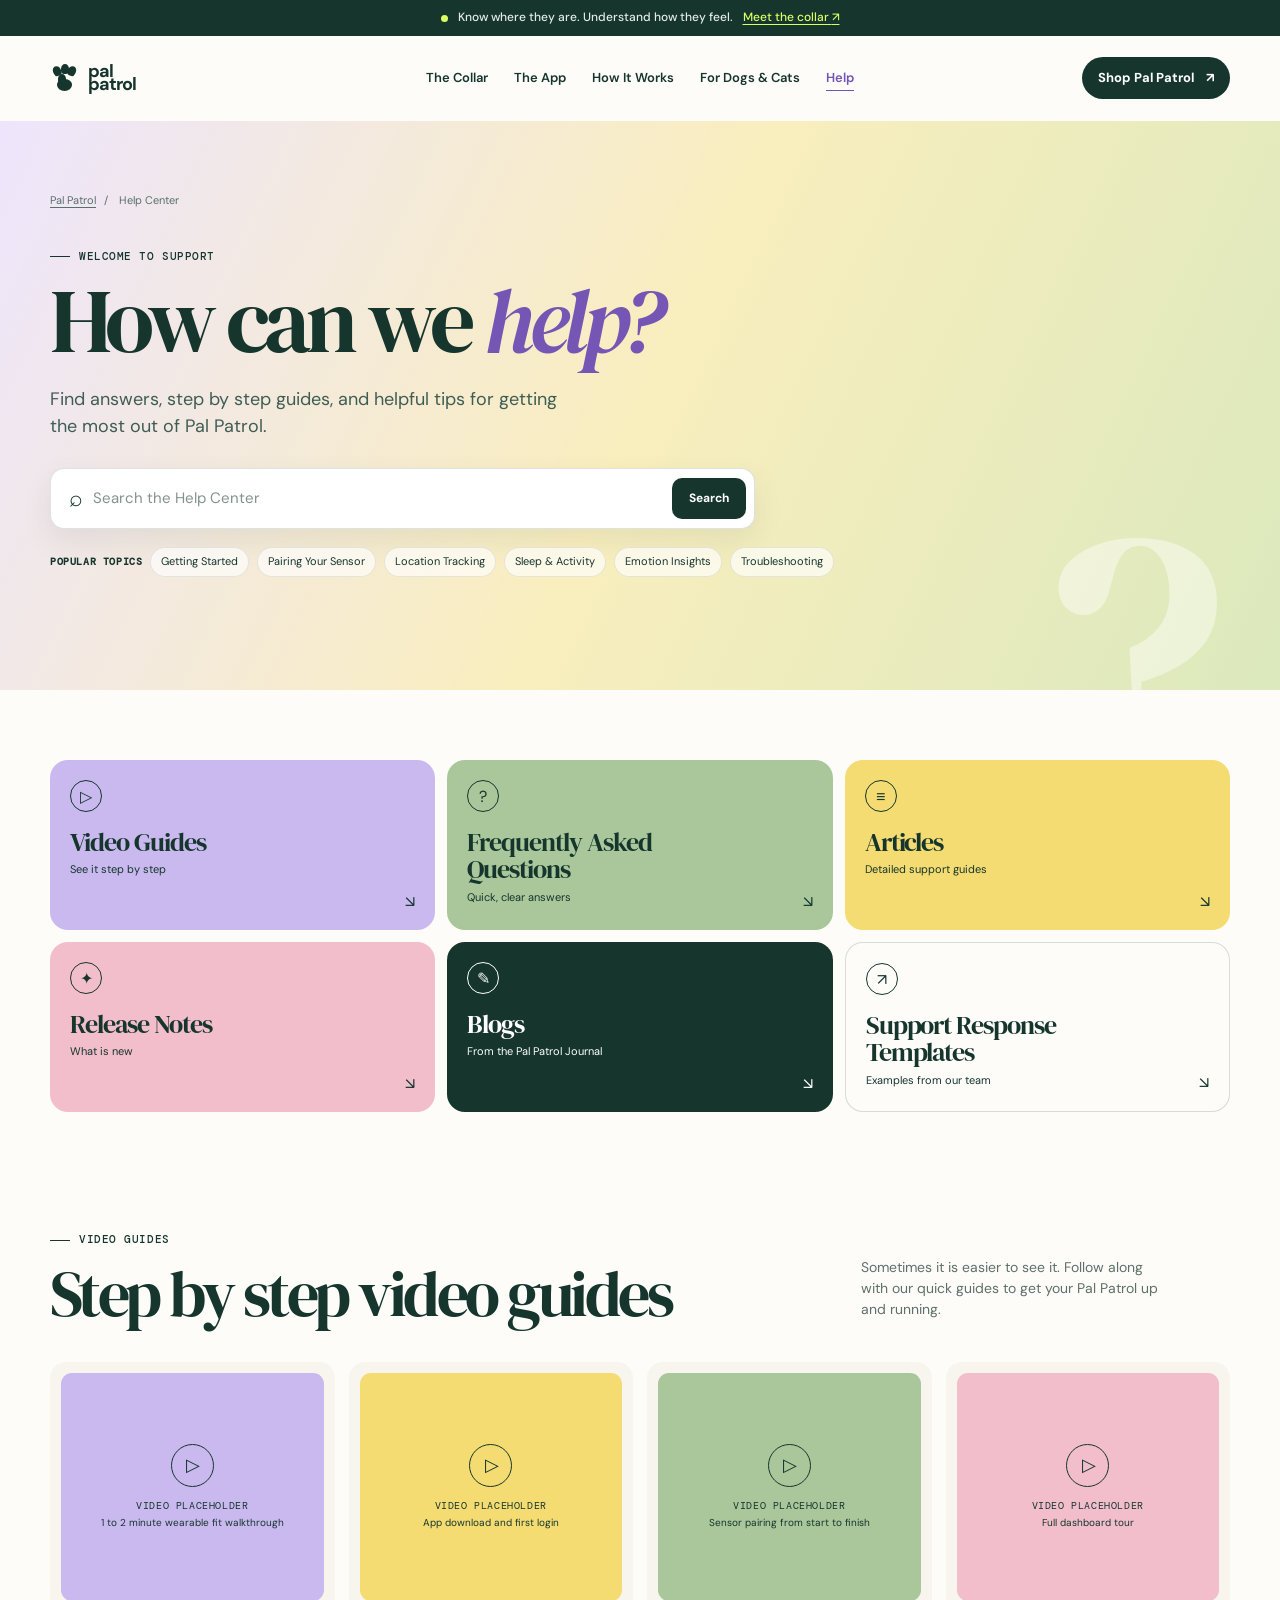
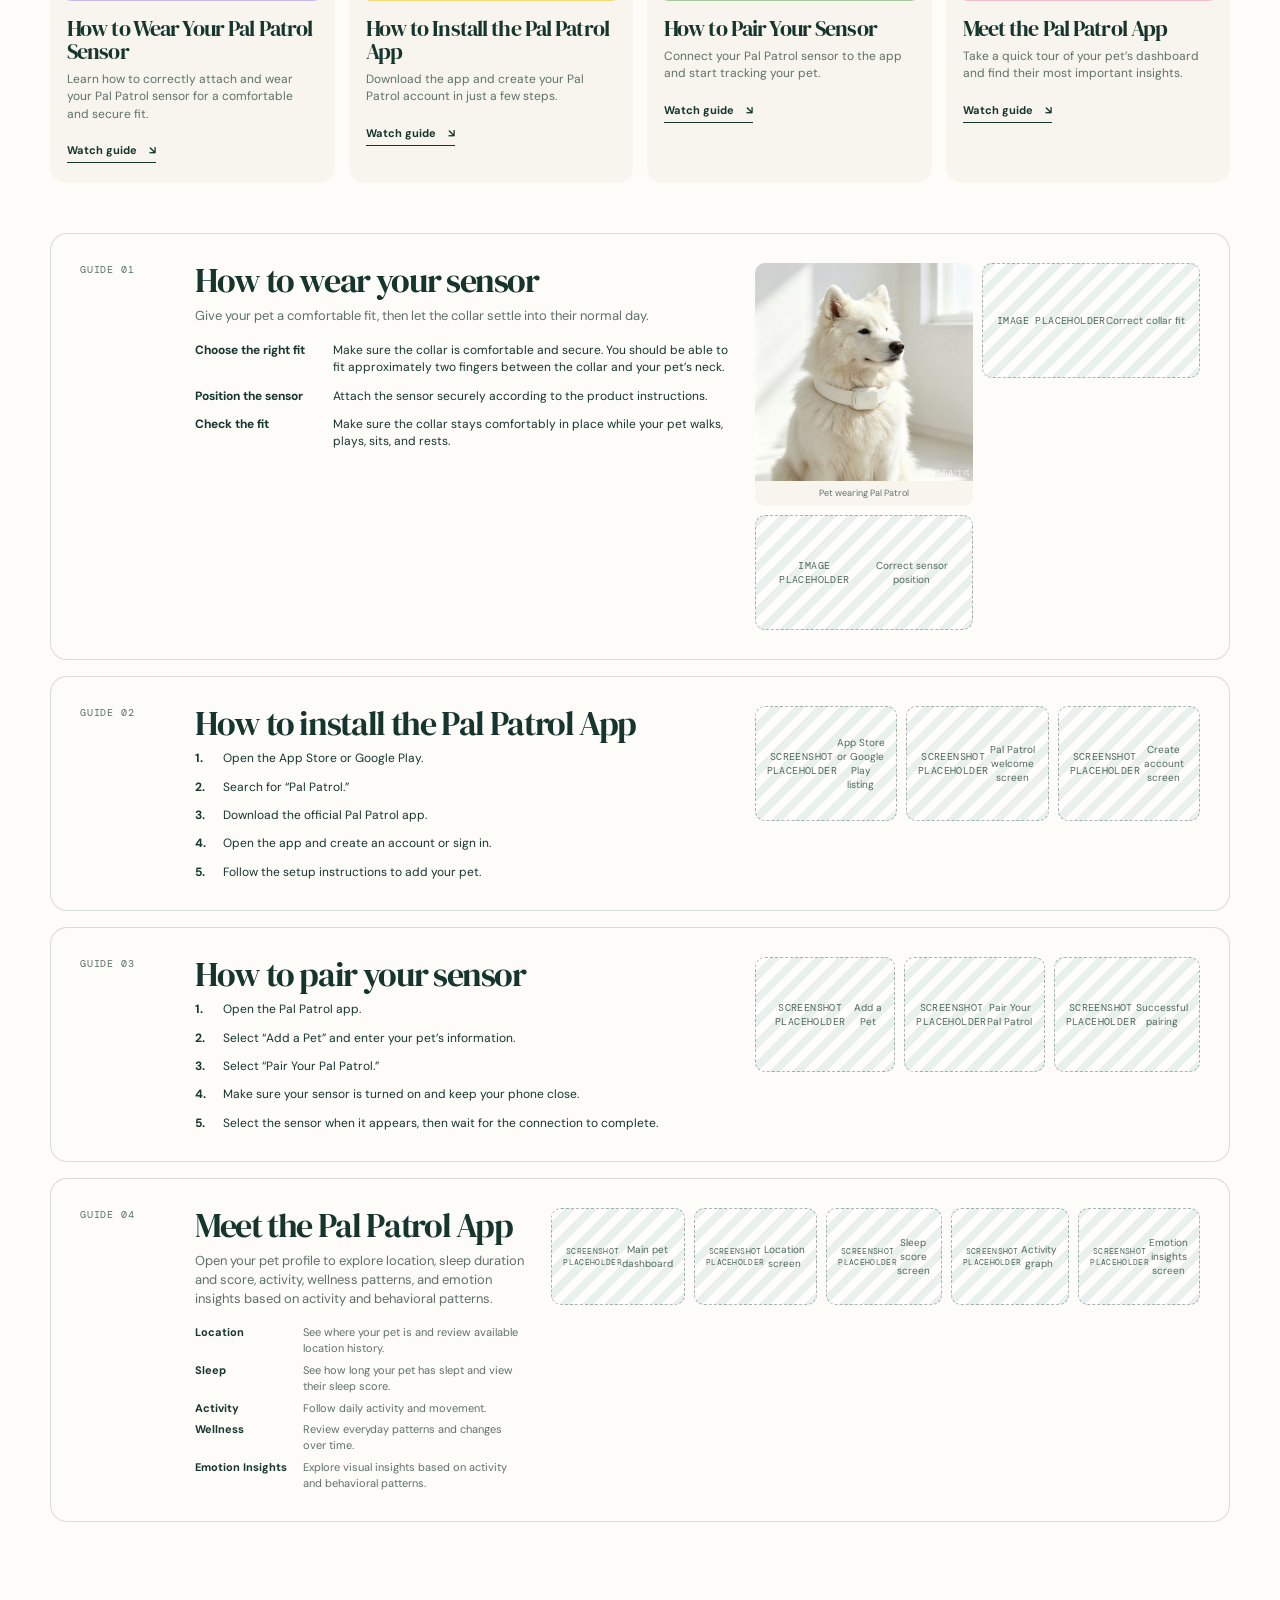
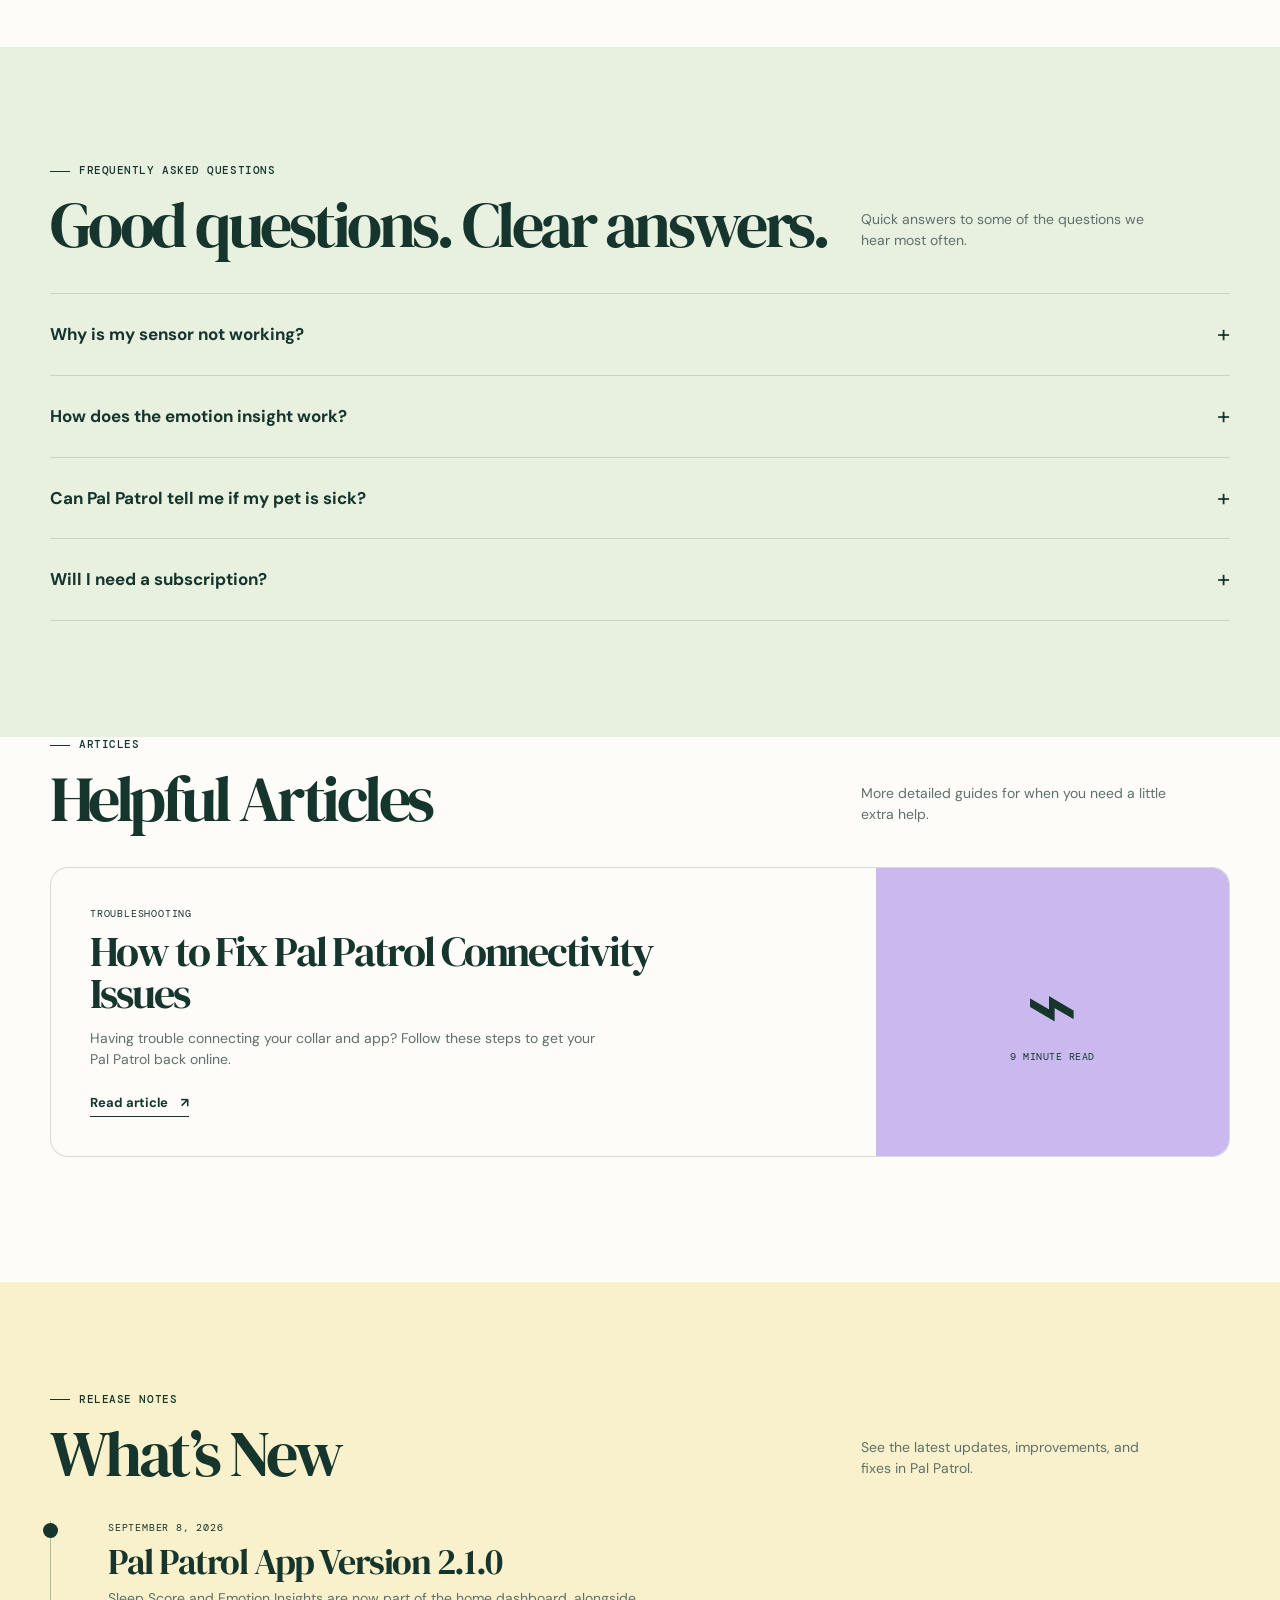
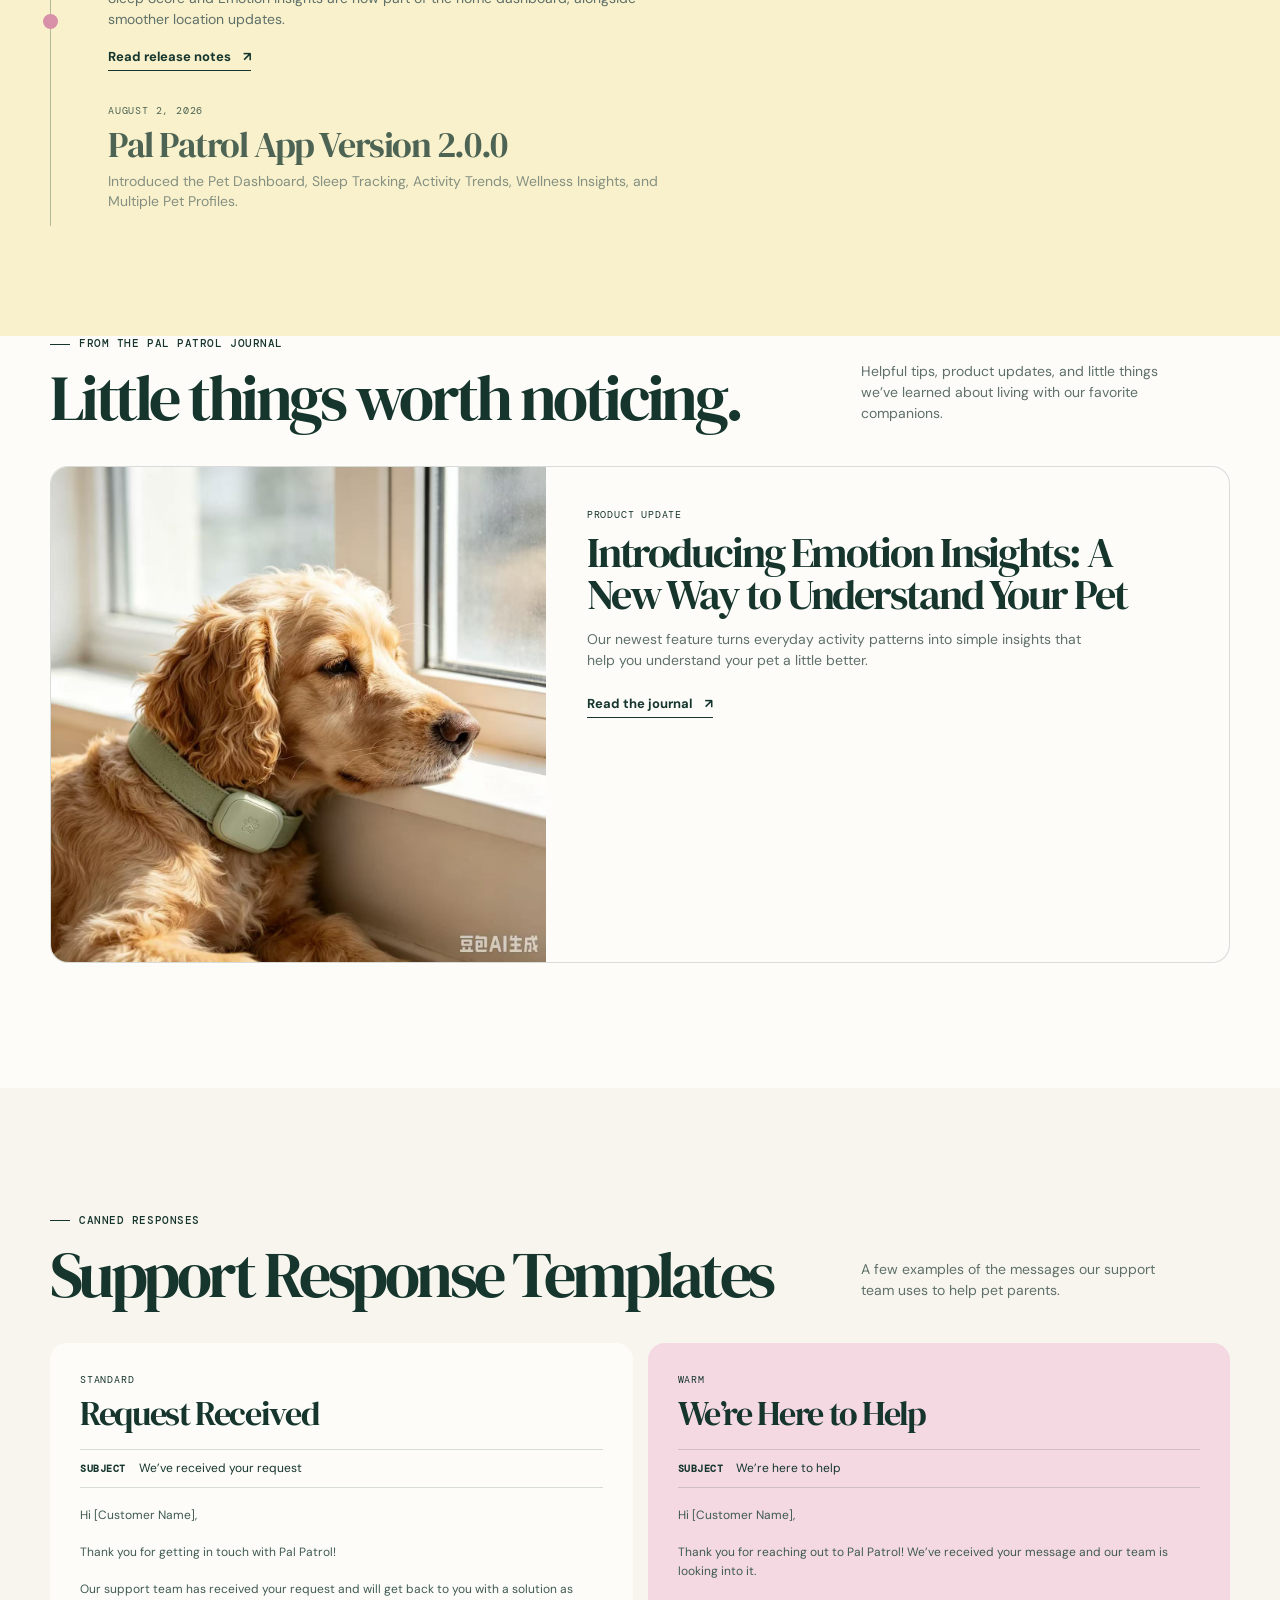
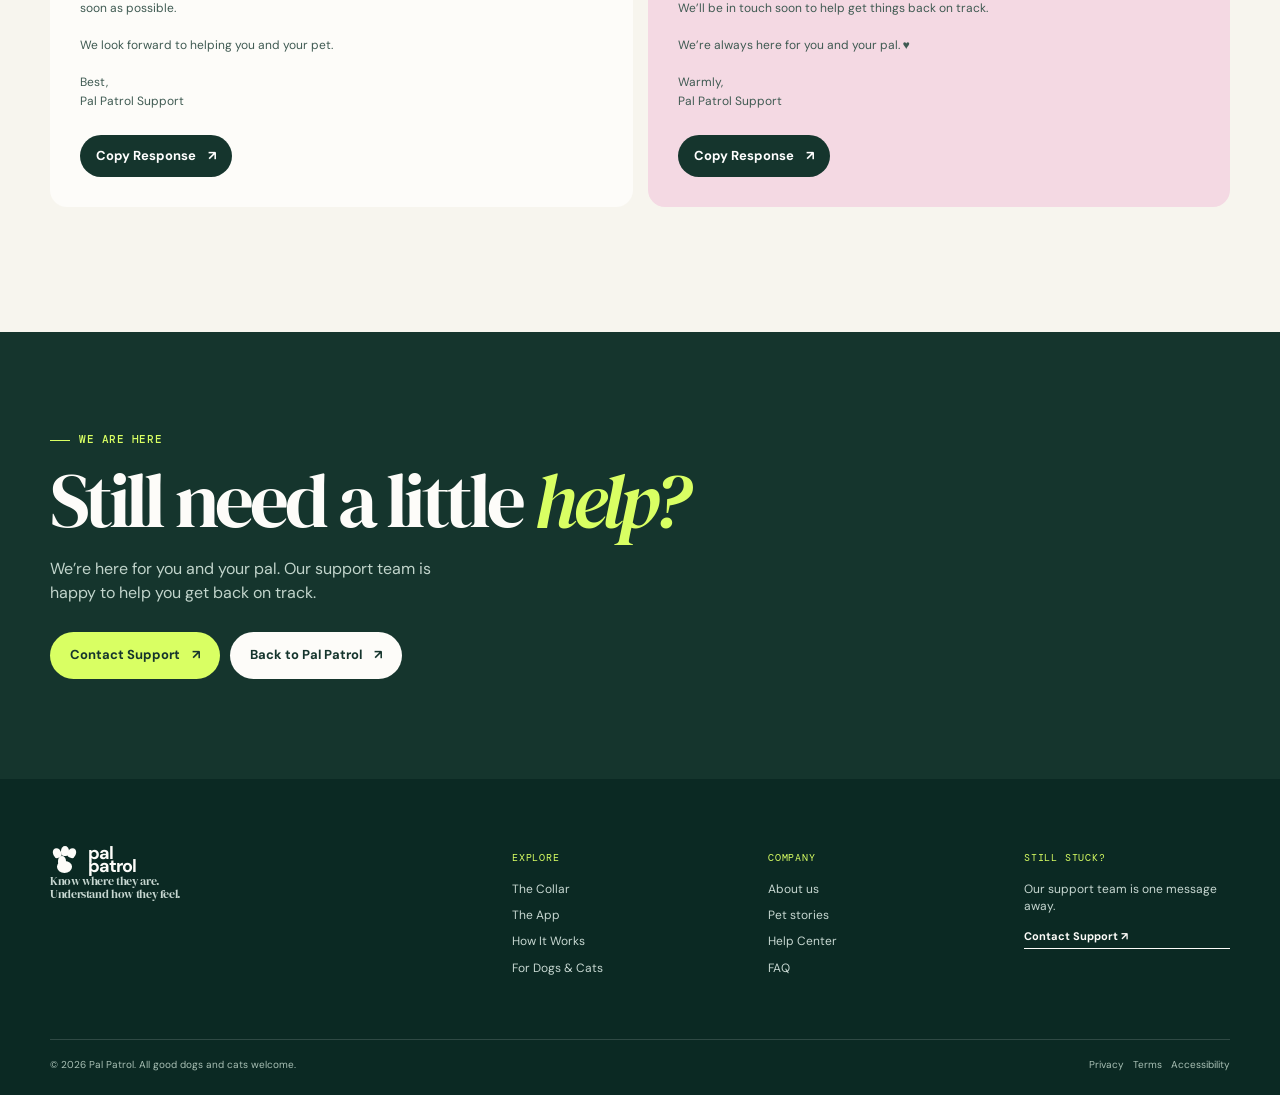
==== help.html @ b46bae95 "Update Pal Patrol Website" ====
<!doctype html>
<html lang="en">
  <head>
    <meta charset="utf-8" />
    <meta name="viewport" content="width=device-width, initial-scale=1" />
    <meta name="description" content="Pal Patrol Help Center" />
    <title>Help Center | Pal Patrol</title>
    <link rel="stylesheet" href="styles.css" />
    <link rel="stylesheet" href="help.css" />
  </head>
  <body class="help-page">
    <a class="skip-link" href="#main">Skip to content</a>
    <div class="announcement"><span class="announcement-dot"></span> Know where they are. Understand how they feel. <a href="index.html#shop">Meet the collar <span aria-hidden="true">↗</span></a></div>
    <header class="site-header" id="top">
      <nav class="nav shell" aria-label="Primary navigation">
        <a class="brand" href="index.html" aria-label="Pal Patrol home"><span class="brand-mark" aria-hidden="true"><i></i><i></i><i></i><i></i><b></b></span><span>pal<br />patrol</span></a>
        <button class="nav-toggle" type="button" aria-label="Open navigation" aria-expanded="false"><span></span><span></span></button>
        <div class="nav-links" id="nav-links"><a href="index.html#collar">The Collar</a><a href="index.html#app">The App</a><a href="index.html#how-it-works">How It Works</a><a href="index.html#for-pets">For Dogs &amp; Cats</a><a class="is-current" href="help.html">Help</a></div>
        <a class="button button-dark nav-cta" href="index.html#shop">Shop Pal Patrol <span aria-hidden="true">↗</span></a>
      </nav>
    </header>

    <main id="main">
      <section class="help-hero"><div class="shell help-hero-inner">
        <p class="breadcrumb"><a href="index.html">Pal Patrol</a><span>/</span> Help Center</p>
        <p class="eyebrow"><span></span> Welcome to support</p>
        <h1>How can we <em>help?</em></h1>
        <p>Find answers, step by step guides, and helpful tips for getting the most out of Pal Patrol.</p>
        <form class="support-search" role="search" id="support-search"><label class="sr-only" for="help-search">Search the Help Center</label><span aria-hidden="true">⌕</span><input id="help-search" type="search" placeholder="Search the Help Center" autocomplete="off" /><button type="submit">Search</button></form>
        <div class="popular-topics"><b>Popular topics</b><a href="#video-guides">Getting Started</a><a href="#pair-guide">Pairing Your Sensor</a><a href="#faq">Location Tracking</a><a href="#faq">Sleep &amp; Activity</a><a href="#faq">Emotion Insights</a><a href="#article">Troubleshooting</a></div>
        <p class="search-status" id="search-status" role="status" aria-live="polite"></p>
      </div></section>

      <section class="support-categories shell" aria-label="Help Center categories">
        <a class="support-category category-purple" href="#video-guides"><span class="category-icon">▷</span><b>Video Guides</b><small>See it step by step</small><i>↘</i></a>
        <a class="support-category category-green" href="#faq"><span class="category-icon">?</span><b>Frequently Asked Questions</b><small>Quick, clear answers</small><i>↘</i></a>
        <a class="support-category category-yellow" href="#article"><span class="category-icon">≡</span><b>Articles</b><small>Detailed support guides</small><i>↘</i></a>
        <a class="support-category category-pink" href="#release-notes"><span class="category-icon">✦</span><b>Release Notes</b><small>What is new</small><i>↘</i></a>
        <a class="support-category category-ink" href="#journal"><span class="category-icon">✎</span><b>Blogs</b><small>From the Pal Patrol Journal</small><i>↘</i></a>
        <a class="support-category category-white" href="#responses"><span class="category-icon">↗</span><b>Support Response Templates</b><small>Examples from our team</small><i>↘</i></a>
      </section>

      <section class="support-section shell" id="video-guides">
        <div class="support-heading"><div><p class="eyebrow"><span></span> Video Guides</p><h2>Step by step video guides</h2></div><p>Sometimes it is easier to see it. Follow along with our quick guides to get your Pal Patrol up and running.</p></div>
        <div class="video-grid">
          <article class="video-card" data-search="wear sensor fit collar comfortable secure dog cat getting started"><div class="video-placeholder purple"><span>▷</span><b>VIDEO PLACEHOLDER</b><small>1 to 2 minute wearable fit walkthrough</small></div><h3>How to Wear Your Pal Patrol Sensor</h3><p>Learn how to correctly attach and wear your Pal Patrol sensor for a comfortable and secure fit.</p><a class="text-link guide-link" href="#wear-guide">Watch guide <span>↘</span></a></article>
          <article class="video-card" data-search="install app download account app store google play setup"><div class="video-placeholder yellow"><span>▷</span><b>VIDEO PLACEHOLDER</b><small>App download and first login</small></div><h3>How to Install the Pal Patrol App</h3><p>Download the app and create your Pal Patrol account in just a few steps.</p><a class="text-link guide-link" href="#install-guide">Watch guide <span>↘</span></a></article>
          <article class="video-card" data-search="pair sensor bluetooth add pet connect device"><div class="video-placeholder green"><span>▷</span><b>VIDEO PLACEHOLDER</b><small>Sensor pairing from start to finish</small></div><h3>How to Pair Your Sensor</h3><p>Connect your Pal Patrol sensor to the app and start tracking your pet.</p><a class="text-link guide-link" href="#pair-guide">Watch guide <span>↘</span></a></article>
          <article class="video-card" data-search="app dashboard location sleep activity wellness emotion insights tour"><div class="video-placeholder pink"><span>▷</span><b>VIDEO PLACEHOLDER</b><small>Full dashboard tour</small></div><h3>Meet the Pal Patrol App</h3><p>Take a quick tour of your pet’s dashboard and find their most important insights.</p><a class="text-link guide-link" href="#app-guide">Watch guide <span>↘</span></a></article>
        </div>

        <div class="guide-stack">
          <article class="guide-panel" id="wear-guide" data-search="wear sensor fit collar comfortable secure two fingers position"><div class="guide-label">GUIDE 01</div><div class="guide-content"><h3>How to wear your sensor</h3><p>Give your pet a comfortable fit, then let the collar settle into their normal day.</p><ol class="guide-steps"><li><b>Choose the right fit</b><span>Make sure the collar is comfortable and secure. You should be able to fit approximately two fingers between the collar and your pet’s neck.</span></li><li><b>Position the sensor</b><span>Attach the sensor securely according to the product instructions.</span></li><li><b>Check the fit</b><span>Make sure the collar stays comfortably in place while your pet walks, plays, sits, and rests.</span></li></ol></div><div class="guide-media"><figure class="support-photo"><img src="assets/Weixin%20Image_20260907233758_28_21.jpg" alt="Dog wearing a white collar" /><figcaption>Pet wearing Pal Patrol</figcaption></figure><div class="media-placeholder">IMAGE PLACEHOLDER<br /><small>Correct collar fit</small></div><div class="media-placeholder">IMAGE PLACEHOLDER<br /><small>Correct sensor position</small></div></div></article>
          <article class="guide-panel" id="install-guide" data-search="install app download account app store google play add pet"><div class="guide-label">GUIDE 02</div><div class="guide-content"><h3>How to install the Pal Patrol App</h3><ol class="guide-steps compact"><li><b>1.</b><span>Open the App Store or Google Play.</span></li><li><b>2.</b><span>Search for “Pal Patrol.”</span></li><li><b>3.</b><span>Download the official Pal Patrol app.</span></li><li><b>4.</b><span>Open the app and create an account or sign in.</span></li><li><b>5.</b><span>Follow the setup instructions to add your pet.</span></li></ol></div><div class="guide-media three-placeholders"><div class="media-placeholder">SCREENSHOT PLACEHOLDER<br /><small>App Store or Google Play listing</small></div><div class="media-placeholder">SCREENSHOT PLACEHOLDER<br /><small>Pal Patrol welcome screen</small></div><div class="media-placeholder">SCREENSHOT PLACEHOLDER<br /><small>Create account screen</small></div></div></article>
          <article class="guide-panel" id="pair-guide" data-search="pair sensor bluetooth add pet connect phone device"><div class="guide-label">GUIDE 03</div><div class="guide-content"><h3>How to pair your sensor</h3><ol class="guide-steps compact"><li><b>1.</b><span>Open the Pal Patrol app.</span></li><li><b>2.</b><span>Select “Add a Pet” and enter your pet’s information.</span></li><li><b>3.</b><span>Select “Pair Your Pal Patrol.”</span></li><li><b>4.</b><span>Make sure your sensor is turned on and keep your phone close.</span></li><li><b>5.</b><span>Select the sensor when it appears, then wait for the connection to complete.</span></li></ol></div><div class="guide-media three-placeholders"><div class="media-placeholder">SCREENSHOT PLACEHOLDER<br /><small>Add a Pet</small></div><div class="media-placeholder">SCREENSHOT PLACEHOLDER<br /><small>Pair Your Pal Patrol</small></div><div class="media-placeholder">SCREENSHOT PLACEHOLDER<br /><small>Successful pairing</small></div></div></article>
          <article class="guide-panel" id="app-guide" data-search="app dashboard location sleep score activity wellness emotion insights"><div class="guide-label">GUIDE 04</div><div class="guide-content"><h3>Meet the Pal Patrol App</h3><p>Open your pet profile to explore location, sleep duration and score, activity, wellness patterns, and emotion insights based on activity and behavioral patterns.</p><ul class="feature-bullets"><li><b>Location</b><span>See where your pet is and review available location history.</span></li><li><b>Sleep</b><span>See how long your pet has slept and view their sleep score.</span></li><li><b>Activity</b><span>Follow daily activity and movement.</span></li><li><b>Wellness</b><span>Review everyday patterns and changes over time.</span></li><li><b>Emotion Insights</b><span>Explore visual insights based on activity and behavioral patterns.</span></li></ul></div><div class="guide-media five-placeholders"><div class="media-placeholder">SCREENSHOT PLACEHOLDER<br /><small>Main pet dashboard</small></div><div class="media-placeholder">SCREENSHOT PLACEHOLDER<br /><small>Location screen</small></div><div class="media-placeholder">SCREENSHOT PLACEHOLDER<br /><small>Sleep score screen</small></div><div class="media-placeholder">SCREENSHOT PLACEHOLDER<br /><small>Activity graph</small></div><div class="media-placeholder">SCREENSHOT PLACEHOLDER<br /><small>Emotion insights screen</small></div></div></article>
        </div>
      </section>

      <section class="support-section faq-support" id="faq"><div class="shell"><div class="support-heading"><div><p class="eyebrow"><span></span> Frequently Asked Questions</p><h2>Good questions. Clear answers.</h2></div><p>Quick answers to some of the questions we hear most often.</p></div><div class="support-faq-list">
        <details data-search="sensor not working battery charge bluetooth restart pairing reconnect troubleshooting"><summary>Why is my sensor not working?<span>+</span></summary><div class="faq-answer"><p><b>Don’t worry. There are a few simple things you can check first.</b></p><ol><li><b>Check the battery</b> Make sure your sensor has enough charge.</li><li><b>Check the connection</b> Make sure Bluetooth is turned on and your phone is close to the sensor.</li><li><b>Restart the sensor</b> Turn the sensor off and back on, then try reconnecting.</li><li><b>Restart your phone</b> A quick restart can sometimes resolve temporary connection issues.</li><li><b>Check for app updates</b> Make sure you are using the latest version of the Pal Patrol app.</li><li><b>Try pairing again</b> Go to Pal Patrol App → Settings → Devices → Pal Patrol Sensor, then select “Reconnect.”</li></ol><div class="answer-media"><div class="media-placeholder">IMAGE PLACEHOLDER<br /><small>Sensor charging</small></div><div class="media-placeholder">SCREENSHOT PLACEHOLDER<br /><small>Device settings</small></div></div><p>Still having trouble? <a href="mailto:support@palpatrol.example">Contact our support team</a> and we’ll help you get back on track.</p><a class="button button-dark" href="mailto:support@palpatrol.example">Contact Support <span>↗</span></a></div></details>
        <details data-search="emotion insight active resting relaxed different usual behavior patterns"><summary>How does the emotion insight work?<span>+</span></summary><div class="faq-answer"><p><b>Your pet can’t tell you how they’re feeling, but their everyday behavior can give us helpful clues.</b></p><p>Pal Patrol uses activity and behavioral patterns to create simple visual insights that help you understand changes in your pet’s everyday routine.</p><div class="insight-terms"><span><b>Active</b> Higher levels of movement.</span><span><b>Resting</b> More time resting or sleeping.</span><span><b>Relaxed</b> Patterns consistent with a calmer period.</span><span><b>Different from usual</b> Activity that may look different from their typical routine.</span></div><div class="media-placeholder wide">IMAGE PLACEHOLDER<br /><small>Emotion Insights dashboard</small></div><p class="notice">Emotion Insights are intended to help you understand patterns, not tell you exactly what your pet is feeling. They do not replace your own observations or professional veterinary care.</p></div></details>
        <details data-search="sick illness wellness medical veterinarian sleep activity health"><summary>Can Pal Patrol tell me if my pet is sick?<span>+</span></summary><div class="faq-answer"><p><b>Pal Patrol is designed to help you understand everyday wellness patterns. It can help you notice changes in sleep, activity, movement, and other tracked behaviors.</b></p><p><b>However, Pal Patrol does not diagnose illnesses or medical conditions.</b></p><p>If your pet is sleeping more than usual, Pal Patrol may help you notice the change, but it cannot tell you why that change is happening.</p><div class="media-placeholder wide">IMAGE PLACEHOLDER<br /><small>Wellness trend showing a change over time</small></div><p>If you notice something unusual or have concerns about your pet’s health, contact your veterinarian.</p><p class="notice">Pal Patrol supports everyday wellness. Your veterinarian provides medical care.</p></div></details>
        <details data-search="subscription plan price premium location history wellness insights"><summary>Will I need a subscription?<span>+</span></summary><div class="faq-answer"><p><b>Some Pal Patrol features may require a subscription depending on the product and plan you choose.</b></p><p>Possible subscription features may include enhanced location services, extended data history, advanced wellness insights, and other premium features.</p><div class="media-placeholder wide">IMAGE PLACEHOLDER<br /><small>Plans and Pricing screen</small></div><p>Your available plans and features will always be shown before you subscribe.</p><a class="button button-dark" href="index.html#shop">View Plans <span>↗</span></a></div></details>
      </div></div></section>

      <section class="support-section shell" id="article"><div class="support-heading"><div><p class="eyebrow"><span></span> Articles</p><h2>Helpful Articles</h2></div><p>More detailed guides for when you need a little extra help.</p></div><a class="resource-card resource-article" href="article-connectivity.html" data-search="connectivity bluetooth sensor app offline troubleshooting article"><div><p class="micro-label">TROUBLESHOOTING</p><h3>How to Fix Pal Patrol Connectivity Issues</h3><p>Having trouble connecting your collar and app? Follow these steps to get your Pal Patrol back online.</p><span class="text-link">Read article <i>↗</i></span></div><div class="resource-art"><span>⌁</span><small>9 minute read</small></div></a></section>

      <section class="support-section release-section" id="release-notes"><div class="shell"><div class="support-heading"><div><p class="eyebrow"><span></span> Release Notes</p><h2>What’s New</h2></div><p>See the latest updates, improvements, and fixes in Pal Patrol.</p></div><div class="release-preview"><div class="release-marker"></div><article><p class="micro-label">SEPTEMBER 8, 2026</p><h3>Pal Patrol App Version 2.1.0</h3><p>Sleep Score and Emotion Insights are now part of the home dashboard, alongside smoother location updates.</p><a class="text-link" href="release-notes.html">Read release notes <span>↗</span></a></article><article class="release-old"><p class="micro-label">AUGUST 2, 2026</p><h3>Pal Patrol App Version 2.0.0</h3><p>Introduced the Pet Dashboard, Sleep Tracking, Activity Trends, Wellness Insights, and Multiple Pet Profiles.</p></article></div></div></section>

      <section class="support-section shell" id="journal"><div class="support-heading"><div><p class="eyebrow"><span></span> From the Pal Patrol Journal</p><h2>Little things worth noticing.</h2></div><p>Helpful tips, product updates, and little things we’ve learned about living with our favorite companions.</p></div><a class="resource-card resource-blog" href="blog-emotion.html" data-search="blog emotion insights activity behavior patterns journal"><div class="journal-photo"><img src="assets/Weixin%20Image_20260907233809_30_21.jpg" alt="Dog wearing a green Pal Patrol collar" /></div><div class="journal-copy"><p class="micro-label">PRODUCT UPDATE</p><h3>Introducing Emotion Insights: A New Way to Understand Your Pet</h3><p>Our newest feature turns everyday activity patterns into simple insights that help you understand your pet a little better.</p><span class="text-link">Read the journal <i>↗</i></span></div></a></section>

      <section class="support-section response-section" id="responses"><div class="shell"><div class="support-heading"><div><p class="eyebrow"><span></span> Canned Responses</p><h2>Support Response Templates</h2></div><p>A few examples of the messages our support team uses to help pet parents.</p></div><div class="response-grid"><article class="response-card"><p class="micro-label">STANDARD</p><h3>Request Received</h3><p class="response-subject"><b>Subject</b> We’ve received your request</p><pre id="response-standard">Hi [Customer Name],

Thank you for getting in touch with Pal Patrol!

Our support team has received your request and will get back to you with a solution as soon as possible.

We look forward to helping you and your pet.

Best,
Pal Patrol Support</pre><button class="button button-dark copy-response" type="button" data-copy="response-standard">Copy Response <span>↗</span></button></article><article class="response-card response-warm"><p class="micro-label">WARM</p><h3>We’re Here to Help</h3><p class="response-subject"><b>Subject</b> We’re here to help</p><pre id="response-warm">Hi [Customer Name],

Thank you for reaching out to Pal Patrol! We’ve received your message and our team is looking into it.

We’ll be in touch soon to help get things back on track.

We’re always here for you and your pal. ♥

Warmly,
Pal Patrol Support</pre><button class="button button-dark copy-response" type="button" data-copy="response-warm">Copy Response <span>↗</span></button></article></div></div></section>

      <section class="help-cta"><div class="shell help-cta-inner"><p class="eyebrow eyebrow-light"><span></span> We are here</p><h2>Still need a little <em>help?</em></h2><p>We’re here for you and your pal. Our support team is happy to help you get back on track.</p><div><a class="button button-lime" href="mailto:support@palpatrol.example">Contact Support <span>↗</span></a><a class="button button-light" href="index.html">Back to Pal Patrol <span>↗</span></a></div></div></section>
    </main>

    <footer class="site-footer"><div class="shell footer-grid"><div class="footer-brand"><a class="brand brand-light" href="index.html"><span class="brand-mark" aria-hidden="true"><i></i><i></i><i></i><i></i><b></b></span><span>pal<br />patrol</span></a><p>Know where they are.<br />Understand how they feel.</p></div><div><h3>Explore</h3><a href="index.html#collar">The Collar</a><a href="index.html#app">The App</a><a href="index.html#how-it-works">How It Works</a><a href="index.html#for-pets">For Dogs &amp; Cats</a></div><div><h3>Company</h3><a href="index.html">About us</a><a href="index.html#stories">Pet stories</a><a href="help.html">Help Center</a><a href="#faq">FAQ</a></div><div><h3>Still stuck?</h3><p>Our support team is one message away.</p><a class="text-link footer-support-link" href="mailto:support@palpatrol.example">Contact Support <span>↗</span></a></div></div><div class="shell footer-bottom"><span>© 2026 Pal Patrol. All good dogs and cats welcome.</span><span>Privacy &nbsp; Terms &nbsp; Accessibility</span></div></footer>
    <div class="toast" id="toast" role="status" aria-live="polite"></div>
    <script src="script.js"></script><script src="help.js"></script>
  </body>
</html>
---- styles.css ----
@import url('https://fonts.googleapis.com/css2?family=DM+Mono:wght@400;500&family=DM+Sans:opsz,wght@9..40,400;9..40,500;9..40,600;9..40,700&family=DM+Serif+Display:ital@0;1&display=swap');

:root{--ink:#15352d;--ink-deep:#0b2923;--lime:#d9ff63;--lime-soft:#efffc4;--cream:#f7f5ee;--paper:#fdfcf9;--blue:#cbe3e7;--clay:#e3a888;--sand:#e9dfd0;--line:rgba(21,53,45,.16);--muted:#5f706a;--serif:'DM Serif Display',Georgia,serif;--sans:'DM Sans',Arial,sans-serif;--mono:'DM Mono',monospace}
*{box-sizing:border-box}html{scroll-behavior:smooth}body{margin:0;background:var(--paper);color:var(--ink);font-family:var(--sans);font-size:16px;line-height:1.45}a{color:inherit;text-decoration:none}button,input{font:inherit}.shell{width:min(1180px,calc(100% - 64px));margin-inline:auto}.skip-link{position:fixed;top:-50px;left:12px;z-index:100;color:#000;background:var(--lime);padding:10px 15px;border-radius:0 0 12px 12px}.skip-link:focus{top:0}.announcement{background:var(--ink);color:#e4ebe7;min-height:36px;display:flex;align-items:center;justify-content:center;gap:10px;padding:8px 24px;font-size:12px;font-weight:500}.announcement a{text-decoration:underline;text-underline-offset:3px;color:var(--lime)}.announcement-dot{width:7px;height:7px;border-radius:50%;background:var(--lime);display:inline-block}.site-header{position:sticky;top:0;z-index:20;background:rgba(253,252,249,.92);backdrop-filter:blur(14px);border-bottom:1px solid transparent;transition:.25s}.site-header.scrolled{border-color:var(--line)}.nav{height:84px;display:grid;grid-template-columns:1fr auto 1fr;align-items:center}.brand{font-size:18px;font-weight:700;line-height:.75;letter-spacing:-.06em;display:flex;align-items:center;gap:9px;width:max-content;text-transform:lowercase}.brand-mark{width:29px;height:29px;position:relative;display:block}.brand-mark i{position:absolute;width:8px;height:10px;background:currentColor;border-radius:55% 55% 45% 45%;top:2px}.brand-mark i:nth-child(1){left:3px;transform:rotate(-25deg)}.brand-mark i:nth-child(2){left:11px;top:0}.brand-mark i:nth-child(3){right:3px;transform:rotate(25deg)}.brand-mark i:nth-child(4){left:8px;top:10px}.brand-mark b{position:absolute;width:15px;height:12px;background:currentColor;border-radius:54% 54% 58% 58%;left:7px;bottom:2px}.nav-links{display:flex;align-items:center;gap:26px;font-size:13px;font-weight:600}.nav-links a{position:relative}.nav-links a:after{content:"";position:absolute;height:1px;background:var(--ink);left:0;right:0;bottom:-4px;transform:scaleX(0);transform-origin:right;transition:transform .2s}.nav-links a:hover:after{transform:scaleX(1);transform-origin:left}.nav-cta{justify-self:end}.nav-toggle{display:none}.button{border:none;border-radius:999px;padding:14px 20px;display:inline-flex;align-items:center;justify-content:center;gap:12px;font-size:13px;font-weight:700;cursor:pointer;transition:transform .2s,background .2s,box-shadow .2s}.button:hover{transform:translateY(-2px);box-shadow:0 8px 18px rgba(16,48,41,.16)}.button-dark{background:var(--ink);color:#fff;padding:12px 16px}.button-lime{background:var(--lime);color:var(--ink)}.button-light{background:var(--paper);color:var(--ink)}.button-wide{width:100%;margin-top:24px}.eyebrow{font-family:var(--mono);font-size:11px;letter-spacing:.05em;text-transform:uppercase;margin:0 0 16px;display:flex;align-items:center;gap:9px;font-weight:500}.eyebrow>span{width:20px;height:1px;background:currentColor}.eyebrow-light{color:var(--lime)}.text-link{font-size:13px;font-weight:700;display:inline-flex;gap:12px;align-items:center;border-bottom:1px solid var(--ink);padding-bottom:3px;transition:gap .2s}.text-link:hover{gap:18px}.hero{display:grid;grid-template-columns:48% 52%;min-height:690px;align-items:center;padding:74px 0 60px}.hero-copy{padding:15px 0 25px;z-index:1}.hero h1,.section-intro h2,.collar-copy h2,.app-header h2,.wellness-copy h2,.how-heading h2,.pet-type h2,.stories-heading h2,.shop-product h2,.faq-heading h2,.final-cta h2{font-weight:400;font-family:var(--serif);letter-spacing:-.055em;line-height:.95;margin:0}.hero h1{font-size:clamp(54px,6.2vw,88px);max-width:690px}.hero h1 em,h2 em{color:#3c8e75}.hero-intro{max-width:390px;color:var(--muted);font-size:17px;line-height:1.5;margin:26px 0 30px}.hero-actions{display:flex;align-items:center;gap:24px}.trusted-row{display:flex;align-items:center;gap:11px;margin-top:56px}.trusted-row p{font-size:12px;color:var(--muted);line-height:1.35;margin:0}.paw-stack{display:flex}.paw-stack span{width:26px;height:26px;border-radius:50%;display:grid;place-items:center;border:2px solid var(--paper);margin-right:-7px;background:var(--clay);font-size:10px}.paw-stack span:nth-child(2){background:var(--blue)}.paw-stack span:nth-child(3){background:var(--lime)}.hero-art{height:590px;position:relative}.hero-blob{width:91%;height:89%;border-radius:48% 42% 45% 34%;position:absolute;right:0;bottom:14px;background:#c7e5a5}.image-slot{overflow:hidden;position:relative;color:var(--ink);background:linear-gradient(135deg,#d4d8ba,#c2ddd3)}.image-slot:before{content:"";position:absolute;inset:0;background:repeating-linear-gradient(135deg,rgba(255,255,255,.18) 0 1px,transparent 1px 12px)}.image-slot>div{position:absolute;left:20px;right:20px;bottom:19px;z-index:1}.image-slot strong{display:block;font-family:var(--mono);font-size:10px;letter-spacing:.04em;text-transform:uppercase;margin-bottom:5px}.image-slot small{display:block;font-size:12px;line-height:1.35;max-width:220px}.slot-index{position:absolute;top:16px;right:17px;font:11px var(--mono);z-index:2}.hero-image{position:absolute;width:64%;height:80%;left:13%;top:4%;border-radius:240px 240px 26px 26px;transform:rotate(3deg);box-shadow:0 22px 60px rgba(31,70,51,.14)}.device-orbit{position:absolute;width:208px;height:208px;right:2%;bottom:2%;z-index:3;transform:rotate(-13deg)}.device-body{width:99px;height:84px;background:var(--ink);color:var(--lime);border-radius:30px;position:absolute;top:66px;left:55px;display:flex;flex-direction:column;justify-content:center;align-items:center;font-size:13px;letter-spacing:.1em;box-shadow:0 16px 28px rgba(11,41,35,.25)}.device-led{position:absolute;width:8px;height:8px;border-radius:50%;background:#9ee6c9;right:15px;top:16px}.strap{position:absolute;width:88px;height:95px;border:18px solid var(--ink);border-radius:50%;left:61px}.strap-top{top:1px;border-bottom:0}.strap-bottom{bottom:1px;border-top:0}.location-chip{position:absolute;background:var(--paper);border-radius:15px;right:5%;top:15%;z-index:4;padding:13px 17px;display:flex;gap:10px;box-shadow:0 12px 30px rgba(21,53,45,.13);font-size:12px}.location-chip strong,.location-chip small{display:block}.location-chip small{color:var(--muted);font-size:10px;margin-top:2px}.pin{background:var(--lime);width:20px;height:20px;display:grid;place-items:center;border-radius:50%;font-size:10px}.art-caption{position:absolute;left:0;bottom:8px;font:10px/1.4 var(--mono);text-transform:uppercase;letter-spacing:.05em}.art-caption a{text-decoration:underline}.proof-strip{display:grid;grid-template-columns:repeat(3,1fr);border-top:1px solid var(--line);border-bottom:1px solid var(--line);margin-bottom:130px}.proof-strip div{padding:25px 18px;border-right:1px solid var(--line);display:flex;flex-direction:column;gap:5px}.proof-strip div:first-child{padding-left:0}.proof-strip div:last-child{border:0}.proof-strip b{font-size:15px}.proof-strip span{font-size:12px;color:var(--muted)}.section-grid{display:grid;grid-template-columns:38% 62%;gap:70px;padding-bottom:150px}.section-intro{max-width:415px;padding-top:50px}.section-intro h2{font-size:clamp(42px,4.1vw,59px);margin-bottom:23px}.section-intro>p{color:var(--muted);margin:0 0 29px;font-size:16px}.feature-tiles{display:grid;grid-template-columns:repeat(2,1fr);gap:15px}.feature-tile{min-height:255px;border-radius:18px;padding:25px;position:relative}.feature-tile h3{font-size:24px;font-family:var(--serif);font-weight:400;letter-spacing:-.03em;margin:21px 0 7px}.feature-tile p{font-size:13px;max-width:190px;line-height:1.45;margin:0}.feature-tile>span{position:absolute;right:23px;bottom:20px;font:10px var(--mono);opacity:.6}.tile-icon{width:44px;height:44px;border:1px solid currentColor;border-radius:50%;display:grid;place-items:center;font-size:23px}.tile-lime{background:var(--lime)}.tile-ink{background:var(--ink);color:var(--paper)}.tile-blue{background:var(--blue)}.tile-clay{background:var(--clay)}.collar-showcase{background:var(--ink);color:var(--paper);overflow:hidden}.collar-layout{min-height:710px;display:grid;grid-template-columns:55% 45%;align-items:center}.collar-visual{height:590px;position:relative}.circle-text{position:absolute;z-index:1;left:34px;top:72px;width:142px;height:142px;border:1px solid rgba(255,255,255,.2);border-radius:50%;padding:25px 16px;color:var(--lime);font:10px/1.8 var(--mono);text-align:center;transform:rotate(-21deg)}.collar-stage{position:absolute;width:450px;height:450px;background:#346a5b;border-radius:49% 51% 57% 43%;left:54px;top:100px}.collar-ring{width:310px;height:310px;border:53px solid var(--lime);border-radius:50%;position:absolute;left:73px;top:72px;opacity:.97}.collar-strap{width:111px;height:235px;border:23px solid var(--lime);border-radius:65px;position:absolute;left:174px;top:46px;z-index:3;border-bottom:0}.collar-unit{position:absolute;left:145px;top:236px;z-index:4;width:166px;height:141px;background:var(--paper);border-radius:40px;color:var(--ink);display:flex;flex-direction:column;align-items:center;justify-content:center;font-size:13px;line-height:1.08;letter-spacing:.06em;text-align:center;box-shadow:0 28px 35px rgba(6,27,23,.24)}.collar-unit .unit-paw{font-size:18px;color:#e5a784;margin-bottom:8px}.collar-unit i{position:absolute;width:10px;height:10px;border-radius:50%;background:#5dae94;top:19px;right:21px}.collar-shadow{position:absolute;width:260px;height:36px;border-radius:50%;background:rgba(7,35,29,.28);filter:blur(12px);left:99px;bottom:36px}.material-label{font:10px/1.5 var(--mono);letter-spacing:.06em;text-transform:uppercase;position:absolute;bottom:35px;right:18px;color:#bbd9ca}.collar-copy{padding-left:18px;max-width:430px}.collar-copy h2{font-size:clamp(46px,4.8vw,68px);margin-bottom:24px}.collar-copy h2 em{color:var(--lime)}.collar-copy>p:not(.eyebrow){color:#c5d6cf;max-width:390px;margin-bottom:30px}.spec-list{display:grid;grid-template-columns:repeat(3,1fr);border-top:1px solid rgba(255,255,255,.2);padding-top:19px;margin:0 0 32px}.spec-list dt{font:10px var(--mono);text-transform:uppercase;color:#99b1a8;margin-bottom:5px}.spec-list dd{font-size:12px;margin:0}.app-section{padding:154px 0 130px}.app-header{display:flex;justify-content:space-between;align-items:end;margin-bottom:53px}.app-header h2{font-size:clamp(45px,5vw,70px)}.app-header>p{width:270px;color:var(--muted);font-size:15px;margin:0 10px 5px 0}.app-stage{height:600px;border-radius:24px;background:var(--blue);position:relative;overflow:hidden}.app-stage:before,.app-stage:after{content:"";position:absolute;border-radius:50%;background:#dbf0ee}.app-stage:before{width:550px;height:550px;right:-100px;bottom:-260px}.app-stage:after{width:360px;height:360px;left:20%;top:-270px}.app-copy-card{position:absolute;left:7%;top:28%;width:260px;z-index:4}.micro-label{font:10px var(--mono);letter-spacing:.08em;margin:0 0 10px}.app-copy-card h3{font:42px/1 var(--serif);letter-spacing:-.05em;margin:0 0 13px}.app-copy-card p:not(.micro-label){font-size:14px;color:#355c56;line-height:1.5;margin-bottom:20px}.phone{position:absolute;background:#15352d;border:8px solid #15352d;border-radius:39px;box-shadow:0 22px 35px rgba(21,53,45,.18);overflow:hidden}.phone-main{width:300px;height:590px;left:39%;bottom:-112px;z-index:3}.phone-side{width:224px;height:441px;right:8%;bottom:12%;z-index:2;transform:rotate(8deg);border-width:7px}.phone-notch{width:95px;height:21px;background:#15352d;border-radius:0 0 14px 14px;position:absolute;z-index:8;top:0;left:50%;transform:translateX(-50%)}.phone-screen{height:100%;background:#f9f6ee;padding:12px 13px}.app-top{display:flex;justify-content:space-between;padding:0 3px;margin-top:3px;font-size:8px;font-weight:700}.app-greeting{margin:22px 5px 13px}.app-greeting small,.app-metrics small,.activity-card small,.map-card small{font:8px var(--mono);letter-spacing:.08em}.app-greeting h3{font:26px/1 var(--serif);margin:5px 0 0;letter-spacing:-.04em}.app-greeting h3 span{color:#e8a77d}.pet-row{display:flex;align-items:center;gap:8px;background:#e7f2d0;border-radius:12px;padding:9px;margin-bottom:11px}.pet-avatar{width:27px;height:27px;border-radius:50%;background:#d99365;color:#fff;display:grid;place-items:center;font-weight:700;font-size:11px}.pet-row b,.pet-row small{display:block;font-size:9px}.pet-row small{font-size:7px;color:#5f706a;margin-top:1px}.pet-row i{font-size:17px;font-style:normal;margin-left:auto}.app-metrics{display:grid;grid-template-columns:1fr 1fr;gap:9px}.app-metrics article{border-radius:12px;padding:10px;background:#e5efee;min-height:100px}.app-metrics article:nth-child(2){background:#f5d8c8}.app-metrics span{font-size:16px;display:block;margin-bottom:8px}.app-metrics small,.app-metrics b,.app-metrics em{display:block}.app-metrics b{font-size:16px;letter-spacing:-.05em}.app-metrics b span{display:inline;font-size:8px}.app-metrics em{font-size:7px;font-style:normal;margin-top:3px;color:#486962}.activity-card{background:#fff;border-radius:12px;margin-top:9px;padding:11px;display:flex;justify-content:space-between;align-items:end}.activity-card b{font:14px/1 var(--serif);letter-spacing:-.03em;display:block;margin-top:5px}.mini-chart{height:43px;width:75px;display:flex;align-items:end;gap:3px}.mini-chart i{width:7px;border-radius:5px 5px 1px 1px;background:#76b9a5}.mini-chart i:nth-child(1){height:20%}.mini-chart i:nth-child(2){height:34%}.mini-chart i:nth-child(3){height:76%}.mini-chart i:nth-child(4){height:52%}.mini-chart i:nth-child(5){height:94%}.mini-chart i:nth-child(6){height:68%}.mini-chart i:nth-child(7){height:40%}.app-tabs{display:flex;justify-content:space-around;align-items:center;margin-top:13px;color:#8aa49a;font-size:17px}.app-tabs .selected{background:#d9ff63;width:25px;height:25px;border-radius:50%;display:grid;place-items:center;color:var(--ink);font-size:14px}.map-screen{background:#e9f1df;position:relative;overflow:hidden;padding:0}.map-lines i{position:absolute;height:11px;width:130%;background:#f7f4e6;border-radius:50%;left:-20%;transform:rotate(-17deg)}.map-lines i:nth-child(1){top:18%}.map-lines i:nth-child(2){top:39%;transform:rotate(30deg)}.map-lines i:nth-child(3){top:64%;transform:rotate(-10deg)}.map-lines i:nth-child(4){top:81%;transform:rotate(17deg)}.map-park,.map-home{position:absolute;font:8px var(--mono);color:#69856e}.map-park{top:32%;right:18%}.map-home{top:63%;left:18%}.map-pin{position:absolute;top:37%;left:45%;color:#e77769;background:var(--paper);width:30px;height:30px;border-radius:50% 50% 50% 0;transform:rotate(-45deg);display:grid;place-items:center;box-shadow:0 4px 10px rgba(21,53,45,.2);font-size:10px}.map-pin::first-letter{transform:rotate(45deg)}.map-card{position:absolute;bottom:8px;left:8px;right:8px;background:#fff;border-radius:10px;padding:9px}.map-card small,.map-card b,.map-card span{display:block}.map-card b{font:11px/1.2 var(--serif);margin:3px 0}.map-card span{font-size:7px;color:#478f76}.app-callout{position:absolute;background:var(--paper);border-radius:12px;padding:12px 14px;z-index:5;display:flex;gap:9px;align-items:center;box-shadow:0 14px 20px rgba(21,53,45,.12)}.app-callout>span{width:27px;height:27px;border-radius:50%;background:#e6f2d2;display:grid;place-items:center}.app-callout small,.app-callout b{display:block}.app-callout small{font:8px var(--mono);color:#6d807a}.app-callout b{font:15px/1.1 var(--serif)}.app-callout em{font-size:8px;font-style:normal;color:var(--muted)}.callout-sleep{right:28%;top:14%}.callout-mood{left:29%;bottom:15%}.wellness-section{background:var(--cream);padding:145px 0}.wellness-grid{display:grid;grid-template-columns:47% 45%;gap:8%;align-items:center}.wellness-image{height:570px;position:relative}.sleep-image{position:absolute;inset:0;border-radius:240px 240px 20px 20px;background:linear-gradient(140deg,#d3c4a8,#e8dcd1)}.sleep-badge{position:absolute;right:-34px;bottom:35px;background:var(--ink);color:var(--paper);border-radius:16px;padding:16px 18px;display:flex;gap:11px;align-items:center;box-shadow:0 14px 29px rgba(21,53,45,.16)}.sleep-badge>span{font-size:21px;color:var(--lime)}.sleep-badge small,.sleep-badge b,.sleep-badge em{display:block}.sleep-badge small{font:8px var(--mono);color:#b8cec4}.sleep-badge b{font:22px/1 var(--serif);margin:3px 0}.sleep-badge em{font-size:9px;color:#b8cec4;font-style:normal}.wellness-copy h2{font-size:clamp(46px,5.2vw,70px);margin-bottom:23px}.wellness-copy>p:not(.eyebrow):not(.disclaimer){color:var(--muted);font-size:16px;margin:0 0 28px;max-width:430px}.routine-list{border-top:1px solid var(--line);margin-bottom:24px}.routine-list>div{padding:15px 0;border-bottom:1px solid var(--line);display:flex;gap:15px}.routine-list>div>span{font:10px var(--mono);color:#62877c;padding-top:3px}.routine-list b{font-size:14px}.routine-list p{font-size:12px;color:var(--muted);margin:2px 0 0}.disclaimer{font-size:10px!important;color:#7a8781!important;max-width:430px}.how-section{padding:150px 0}.how-heading{display:flex;justify-content:space-between;align-items:end;margin-bottom:55px}.how-heading h2{font-size:clamp(45px,5vw,70px)}.steps{display:grid;grid-template-columns:repeat(4,1fr);padding:0;margin:0;border-top:1px solid var(--line);list-style:none}.steps li{position:relative;padding:23px 27px 0 0;min-height:245px;border-right:1px solid var(--line)}.steps li:not(:first-child){padding-left:25px}.steps li:last-child{border:0}.steps li>span{font:10px var(--mono);color:#6b817a}.step-icon{height:63px;width:63px;border-radius:50%;display:grid;place-items:center;font-size:25px;margin:25px 0 21px;background:var(--lime)}.steps li:nth-child(2) .step-icon{background:var(--blue)}.steps li:nth-child(3) .step-icon{background:var(--clay)}.steps li:nth-child(4) .step-icon{background:#d5e6b6}.steps h3{font:25px/1 var(--serif);margin:0 0 8px;letter-spacing:-.03em}.steps p{font-size:12px;line-height:1.45;color:var(--muted);max-width:180px;margin:0}.pet-types{background:var(--ink);padding:16px 0}.pet-types-grid{display:grid;grid-template-columns:1fr 1fr;gap:16px}.pet-type{height:540px;position:relative;overflow:hidden}.pet-image{position:absolute;inset:0}.dog-card .pet-image{background:linear-gradient(135deg,#bfcdab,#94bd9c)}.cat-card .pet-image{background:linear-gradient(135deg,#dec4ad,#dca988)}.pet-type-copy{position:absolute;left:36px;bottom:31px;color:var(--paper);z-index:3}.pet-type-copy:before{content:"";position:absolute;inset:-25px -40px -35px -37px;background:linear-gradient(transparent,rgba(11,41,35,.72));z-index:-1}.pet-type-copy p{font:10px var(--mono);letter-spacing:.09em;margin:0 0 9px;color:var(--lime)}.pet-type-copy h2{font-size:50px;max-width:335px;margin-bottom:20px}.pet-type-copy h2 em{color:var(--lime)}.pet-type-copy .text-link{border-color:var(--paper);font-size:12px}.stories{padding:150px 0}.stories-heading{display:flex;justify-content:space-between;align-items:end;margin-bottom:50px}.stories-heading h2{font-size:clamp(48px,5vw,70px)}.stories-grid{display:grid;grid-template-columns:repeat(3,1fr);gap:16px}.story-card{border-radius:18px;background:var(--cream);min-height:309px;padding:27px;display:flex;flex-direction:column;justify-content:space-between}.card-green{background:#dae9bb}.card-blue{background:var(--blue)}.quote-mark{font:48px/1 var(--serif);height:27px}.story-card blockquote{font:21px/1.19 var(--serif);letter-spacing:-.03em;margin:14px 0 22px}.story-card footer{display:flex;align-items:center;gap:9px}.avatar{height:32px;width:32px;border-radius:50%;display:grid;place-items:center;font-size:11px;font-weight:700}.amber{background:var(--clay)}.cream{background:var(--paper)}.pink{background:#e6abb8}.story-card footer b,.story-card footer small{display:block;font-size:11px}.story-card footer small{font-size:9px;color:var(--muted);margin-top:2px}.shop-section{background:#3e8170;padding:112px 0}.shop-card{background:var(--ink);border-radius:23px;display:grid;grid-template-columns:1.1fr .9fr;overflow:hidden;color:var(--paper);min-height:555px}.shop-product{position:relative;padding:58px;overflow:hidden}.shop-product>p:not(.eyebrow){color:#c3d6ce;font-size:16px;max-width:295px;margin:22px 0}.shop-product h2{font-size:clamp(47px,5vw,68px);position:relative;z-index:2}.shop-product h2 em{color:var(--lime)}.product-visual{position:absolute;right:-38px;bottom:-70px;width:320px;height:320px;background:#326a5b;border-radius:50%}.mini-collar{position:absolute;width:159px;height:159px;border:30px solid var(--lime);border-radius:50%;left:60px;top:45px}.mini-collar span{position:absolute;display:grid;place-items:center;background:var(--paper);color:var(--ink);width:79px;height:66px;border-radius:22px;left:10px;top:17px;font-size:21px}.shop-form{background:var(--paper);color:var(--ink);padding:57px 48px}.shop-form fieldset{border:0;padding:0;margin:27px 0}.shop-form legend{font-size:13px;font-weight:700;margin-bottom:10px}.choice-row{display:flex;gap:8px}.choice-row label,.swatches label{cursor:pointer}.choice-row input,.swatches input{position:absolute;opacity:0}.choice-row span{height:40px;border:1px solid var(--line);border-radius:999px;padding:0 17px;display:flex;align-items:center;font-size:12px}.choice-row input:checked+span{background:var(--ink);color:#fff;border-color:var(--ink)}.swatches{display:flex;gap:9px}.swatch{border:1px solid var(--line);border-radius:999px;padding:8px 10px;display:flex;gap:5px;align-items:center;font-size:10px}.swatch i{width:12px;height:12px;border-radius:50%;background:#5a9d7c}.swatch.clay i{background:#db9f7c}.swatch.night i{background:#15352d}.swatches input:checked+span{box-shadow:0 0 0 2px var(--ink)}.price-row{display:grid;grid-template-columns:1fr auto;align-items:baseline;margin-top:28px;border-top:1px solid var(--line);padding-top:17px}.price-row span{font-size:11px;color:var(--muted)}.price-row b{font:28px var(--serif)}.price-row small{grid-column:1/-1;color:var(--muted);font-size:9px;margin-top:2px}.faq-section{padding:150px 0;display:grid;grid-template-columns:37% 55%;justify-content:space-between}.faq-heading h2{font-size:clamp(47px,4.5vw,64px);margin-bottom:16px}.faq-heading>p:not(.eyebrow){color:var(--muted);max-width:260px;font-size:14px}.faq-list{border-top:1px solid var(--line)}.faq-list details{border-bottom:1px solid var(--line);padding:0}.faq-list summary{list-style:none;padding:23px 0;cursor:pointer;font-size:16px;font-weight:600;display:flex;justify-content:space-between;align-items:center}.faq-list summary::-webkit-details-marker{display:none}.faq-list summary span{font-size:22px;font-weight:400;transition:transform .2s}.faq-list details[open] summary span{transform:rotate(45deg)}.faq-list details p{font-size:13px;color:var(--muted);line-height:1.55;max-width:530px;margin:0 0 22px}.final-cta{background:var(--ink);color:var(--paper);overflow:hidden}.final-cta-inner{padding:116px 0;position:relative}.final-cta h2{font-size:clamp(56px,7vw,94px);position:relative;z-index:1}.final-cta h2 em{color:var(--lime)}.final-cta p:not(.eyebrow){color:#c4d7cf;max-width:280px;margin:21px 0 28px;position:relative;z-index:1}.cta-orbit{position:absolute;right:8%;top:50%;width:250px;height:250px;border-radius:50%;background:#346c5c;border:32px solid var(--lime);display:grid;place-items:center;font-size:70px;color:var(--ink);transform:rotate(18deg)}.site-footer{background:#0b2923;color:var(--paper);padding-top:67px}.footer-grid{display:grid;grid-template-columns:2fr repeat(3,1fr);gap:50px;padding-bottom:53px}.brand-light{color:var(--paper)}.footer-brand p{font:20px/1.1 var(--serif);letter-spacing:-.03em;color:#bbd1c7;margin:24px 0 0}.footer-grid h3{font:10px var(--mono);color:var(--lime);letter-spacing:.08em;text-transform:uppercase;margin:5px 0 17px}.footer-grid>div:not(.footer-brand)>a{display:block;font-size:12px;color:#c7d7d1;margin-bottom:9px}.footer-grid>div:not(.footer-brand)>a:hover{text-decoration:underline}.footer-grid>div>p{color:#c7d7d1;font-size:12px;margin:0 0 14px}.email-form{display:flex;border-bottom:1px solid #72968a}.email-form input{width:100%;border:0;background:transparent;color:#fff;font-size:12px;padding:8px 0;outline:none}.email-form input::placeholder{color:#a8c0b5}.email-form button{border:0;background:transparent;color:var(--lime);font-size:17px;cursor:pointer}.footer-bottom{border-top:1px solid rgba(255,255,255,.15);padding:18px 0 22px;display:flex;justify-content:space-between;color:#a9c0b5;font-size:10px}.toast{position:fixed;right:20px;bottom:20px;padding:14px 17px;background:var(--ink);color:var(--paper);font-size:13px;border-radius:11px;box-shadow:0 8px 25px rgba(0,0,0,.2);transform:translateY(110px);opacity:0;transition:.3s;z-index:100}.toast.show{opacity:1;transform:translateY(0)}.sr-only{position:absolute;width:1px;height:1px;margin:-1px;overflow:hidden;clip:rect(0,0,0,0)}.reveal{animation:fade-up .65s both}@keyframes fade-up{from{opacity:0;transform:translateY(14px)}to{opacity:1;transform:translateY(0)}}
@media (max-width:900px){.shell{width:min(100% - 40px,680px)}.nav{grid-template-columns:1fr auto;height:70px}.nav-toggle{display:flex;flex-direction:column;gap:5px;border:0;background:transparent;padding:9px;cursor:pointer}.nav-toggle span{height:2px;width:22px;background:var(--ink);display:block}.nav-links{display:none;position:absolute;top:70px;left:0;right:0;background:var(--paper);padding:20px;flex-direction:column;align-items:flex-start;border-bottom:1px solid var(--line)}.nav-links.open{display:flex}.nav-cta{display:none}.hero{grid-template-columns:1fr;padding:52px 0 32px;min-height:0}.hero h1{font-size:clamp(50px,12.5vw,76px)}.hero-copy{padding:0}.hero-art{width:min(100%,520px);height:505px;margin:27px auto 0}.proof-strip{margin-bottom:88px}.section-grid{grid-template-columns:1fr;gap:38px;padding-bottom:95px}.section-intro{padding-top:0}.collar-layout{grid-template-columns:1fr;min-height:0;padding:48px 0 65px}.collar-visual{height:470px;max-width:520px}.collar-stage{transform:scale(.83);transform-origin:left top}.collar-copy{padding:5px 0 0}.app-section{padding:98px 0}.app-header{display:block;margin-bottom:35px}.app-header>p{margin-top:22px}.app-stage{height:555px}.app-copy-card{left:6%;top:8%;width:190px}.app-copy-card h3{font-size:32px}.phone-main{left:34%;bottom:-105px;transform:scale(.88);transform-origin:bottom}.phone-side{right:-2%;bottom:6%;transform:rotate(8deg) scale(.78);transform-origin:bottom}.callout-sleep{right:7%;top:25%}.callout-mood{left:8%;bottom:15%}.wellness-section{padding:94px 0}.wellness-grid{grid-template-columns:1fr;gap:55px}.wellness-image{height:490px;max-width:500px}.how-section{padding:94px 0}.how-heading{display:block;margin-bottom:35px}.steps{grid-template-columns:repeat(2,1fr)}.steps li:nth-child(2){border-right:0}.steps li:nth-child(3),.steps li:nth-child(4){border-top:1px solid var(--line);padding-top:23px}.pet-type{height:450px}.pet-type-copy h2{font-size:41px}.stories{padding:94px 0}.stories-heading{display:block;margin-bottom:38px}.stories-grid{grid-template-columns:1fr;gap:12px}.story-card{min-height:250px}.shop-card{grid-template-columns:1fr}.shop-product{min-height:365px;padding:40px}.shop-form{padding:40px}.faq-section{padding:94px 0;grid-template-columns:1fr;gap:35px}.final-cta-inner{padding:90px 0}.cta-orbit{width:180px;height:180px;border-width:25px;right:-30px;top:57%;font-size:50px}.footer-grid{grid-template-columns:2fr 1fr 1fr;gap:35px}.footer-grid>div:last-child{grid-column:2/-1}}
@media (max-width:560px){.announcement{font-size:10px;padding:7px 13px}.shell{width:calc(100% - 32px)}.nav{height:64px}.nav-links{top:64px}.hero{padding-top:36px}.hero h1{font-size:48px}.hero-intro{font-size:15px;margin:19px 0 24px}.trusted-row{margin-top:35px}.hero-art{height:390px;margin-top:13px}.hero-image{height:82%;width:68%;left:8%}.device-orbit{transform:scale(.7) rotate(-13deg);transform-origin:bottom right;right:-3%;bottom:-3%}.location-chip{top:16%;right:0;transform:scale(.85);transform-origin:right}.art-caption{font-size:8px}.proof-strip{margin-bottom:65px}.proof-strip div{padding:15px 8px}.proof-strip b{font-size:12px}.proof-strip span{font-size:9px}.section-intro h2{font-size:42px}.feature-tiles{gap:9px}.feature-tile{min-height:205px;padding:17px}.feature-tile h3{font-size:21px;margin-top:16px}.feature-tile p{font-size:11px}.tile-icon{height:36px;width:36px}.collar-visual{height:385px}.collar-stage{transform:scale(.67);left:0}.circle-text{transform:scale(.75) rotate(-21deg);transform-origin:top left}.material-label{display:none}.collar-copy h2{font-size:43px}.spec-list{grid-template-columns:1fr 1fr;gap:13px}.spec-list div:last-child{grid-column:1/-1}.app-header h2{font-size:42px}.app-stage{height:508px;margin-inline:-16px;border-radius:0}.app-copy-card{left:8%;top:6%;width:165px}.app-copy-card h3{font-size:27px}.app-copy-card p:not(.micro-label){font-size:11px}.phone-main{left:23%;bottom:-136px;transform:scale(.75);transform-origin:bottom}.phone-side{display:none}.callout-sleep{right:6%;top:32%;transform:scale(.82);transform-origin:right}.callout-mood{left:3%;bottom:13%;transform:scale(.79);transform-origin:left}.wellness-image{height:400px}.sleep-badge{right:-5px;bottom:20px;transform:scale(.86);transform-origin:right}.wellness-copy h2{font-size:43px}.how-heading h2{font-size:43px}.steps{grid-template-columns:1fr}.steps li,.steps li:not(:first-child){padding:18px 0;border-right:0;min-height:0;border-bottom:1px solid var(--line);display:grid;grid-template-columns:30px 64px 1fr;align-items:center;gap:12px}.steps li:nth-child(3),.steps li:nth-child(4){border-top:0}.step-icon{margin:0;grid-column:2}.steps li h3{grid-column:3;margin:0}.steps li p{grid-column:3;font-size:11px}.pet-types{padding:0}.pet-types-grid{grid-template-columns:1fr;gap:0}.pet-type{height:400px}.pet-type-copy{left:24px;bottom:26px}.pet-type-copy h2{font-size:40px}.stories-heading h2{font-size:43px}.shop-section{padding:64px 0}.shop-card{border-radius:16px}.shop-product{padding:33px;min-height:320px}.shop-product h2{font-size:44px}.product-visual{transform:scale(.7);transform-origin:bottom right}.shop-form{padding:34px 24px}.swatches{gap:5px}.swatch{padding:7px}.faq-heading h2{font-size:43px}.faq-list summary{font-size:14px}.final-cta h2{font-size:52px}.cta-orbit{display:none}.footer-grid{grid-template-columns:1fr 1fr;gap:30px}.footer-brand{grid-column:1/-1}.footer-grid>div:last-child{grid-column:1/-1}.footer-bottom{display:block;line-height:1.7}.footer-bottom span{display:block}.footer-bottom span+span{margin-top:5px}}
@media (prefers-reduced-motion:reduce){*{scroll-behavior:auto!important;animation-duration:.01ms!important;transition-duration:.01ms!important}}

/* Supplied product imagery and the expanded six colour collection */
:root{--purple:#c9b9ef;--pink:#f2becb;--yellow:#f4dc72;--green:#a9c79a;--black:#171b1a;--white:#fffdf8}
figure{margin:0}.image-slot:before{display:none}.image-slot img{display:block;width:100%;height:100%;object-fit:contain;position:relative;z-index:1}.hero-image{width:68%;height:auto;aspect-ratio:1/1;left:10%;top:4%;background:#f8f7ef}.hero-image img{object-position:center}.collar-photo{position:absolute;width:450px;height:450px;left:54px;top:100px;border-radius:49% 51% 57% 43%;background:var(--paper);overflow:hidden;box-shadow:0 22px 45px rgba(6,27,23,.18)}.collar-photo img{display:block;width:100%;height:100%;object-fit:contain}.colour-section{padding:135px 0}.colour-heading{display:flex;justify-content:space-between;align-items:end;margin-bottom:42px}.colour-heading h2{font:clamp(45px,5vw,70px)/.95 var(--serif);letter-spacing:-.055em;margin:0}.colour-heading h2 em{color:#8e6fd0}.colour-heading>p:not(.eyebrow){font-size:14px;color:var(--muted);max-width:290px;margin:0 5% 5px 0}.colour-grid{display:grid;grid-template-columns:repeat(6,1fr);gap:10px}.colour-grid article{border:1px solid var(--line);border-radius:15px;overflow:hidden;background:var(--cream);position:relative}.colour-grid img{width:100%;aspect-ratio:1/1;object-fit:contain;display:block}.colour-grid span{display:block;font:10px var(--mono);text-align:center;padding:10px;text-transform:uppercase;letter-spacing:.06em}.sleep-image{background:var(--paper)}.pet-image{background:var(--paper)}.pet-image img{object-fit:contain}.story-card{padding:0;overflow:hidden;min-height:385px}.story-card blockquote{margin:20px 26px 16px}.story-card footer{margin:0 26px 25px}.story-photo{display:block;width:100%;height:138px;object-fit:contain;background:var(--paper);border-bottom:1px solid rgba(21,53,45,.08)}.shop-product-photo{position:absolute;width:76%;height:69%;right:-3%;bottom:-2%;object-fit:contain;z-index:0;mix-blend-mode:screen;opacity:.95}.shop-product h2,.shop-product>p{position:relative;z-index:1}.swatches{flex-wrap:wrap}.swatch{min-width:78px}.swatch.green i{background:var(--green)}.swatch.black i{background:var(--black)}.swatch.white i{background:var(--white);border:1px solid #b9b9b1}.swatch.purple i{background:var(--purple)}.swatch.pink i{background:var(--pink)}.swatch.yellow i{background:var(--yellow)}
@media (max-width:900px){.colour-heading{display:block}.colour-heading>p:not(.eyebrow){margin-top:22px}.colour-grid{grid-template-columns:repeat(3,1fr)}.collar-photo{transform:scale(.83);transform-origin:left top}.story-card{min-height:0}.story-photo{height:165px}}
@media (max-width:560px){.hero-image{width:72%;left:5%;top:6%}.collar-photo{transform:scale(.67);left:0}.colour-section{padding:80px 0}.colour-heading h2{font-size:43px}.colour-grid{grid-template-columns:repeat(2,1fr);gap:8px}.colour-grid span{padding:8px}.story-photo{height:145px}.shop-product-photo{width:85%;height:65%;opacity:.72}.swatch{min-width:72px}}
---- help.css ----
.help-page .nav-links .is-current{color:#7253b6}.help-page .nav-links .is-current:after{transform:scaleX(1);background:#7253b6}.help-hero{background:linear-gradient(115deg,#eee5fd 0%,#f9eebe 50%,#dbe9bd 100%);padding:72px 0 80px;position:relative;overflow:hidden}.help-hero:after{content:"?";font:380px/1 var(--serif);color:rgba(255,255,255,.42);position:absolute;right:4%;bottom:-165px;pointer-events:none}.help-hero-inner{position:relative;z-index:1}.breadcrumb{font-size:11px;color:#587168;margin:0 0 40px}.breadcrumb a{text-decoration:underline;text-underline-offset:3px}.breadcrumb span{margin:0 8px}.help-hero h1{font:clamp(56px,7vw,92px)/.9 var(--serif);letter-spacing:-.06em;margin:0}.help-hero h1 em{color:#7656b5}.help-hero h1+p{font-size:18px;color:#3f5d54;line-height:1.5;max-width:510px;margin:24px 0 28px}.support-search{max-width:705px;background:#fff;border:1px solid rgba(21,53,45,.14);border-radius:14px;padding:7px 8px 7px 18px;display:flex;align-items:center;box-shadow:0 12px 30px rgba(21,53,45,.08)}.support-search>span{font-size:23px;line-height:1;margin-right:10px}.support-search input{border:0;outline:0;background:transparent;width:100%;font-size:15px;color:var(--ink);padding:12px 0}.support-search input::placeholder{color:#83928d}.support-search button{border:0;border-radius:10px;background:var(--ink);color:#fff;padding:12px 17px;font-size:12px;font-weight:700;cursor:pointer}.popular-topics{display:flex;flex-wrap:wrap;gap:8px;align-items:center;margin-top:18px;font-size:11px}.popular-topics b{font-family:var(--mono);font-size:10px;text-transform:uppercase;letter-spacing:.06em}.popular-topics a{background:rgba(255,255,255,.65);border:1px solid rgba(21,53,45,.1);border-radius:999px;padding:6px 10px;transition:.2s}.popular-topics a:hover{background:#fff;transform:translateY(-1px)}.search-status{min-height:18px;font-size:12px;margin:15px 0 0;color:#49645c}.support-categories{display:grid;grid-template-columns:repeat(3,1fr);gap:12px;padding:70px 0 120px}.support-category{min-height:170px;border-radius:18px;padding:20px;display:flex;flex-direction:column;position:relative;transition:transform .2s,box-shadow .2s}.support-category:hover{transform:translateY(-4px);box-shadow:0 12px 25px rgba(21,53,45,.11)}.support-category b{font:26px/1.05 var(--serif);letter-spacing:-.04em;margin-top:17px;max-width:225px}.support-category small{font-size:11px;margin-top:6px}.support-category i{position:absolute;right:20px;bottom:17px;font-style:normal}.category-icon{width:32px;height:32px;border:1px solid currentColor;border-radius:50%;display:grid;place-items:center;font-size:16px}.category-purple{background:var(--purple)}.category-green{background:var(--green)}.category-yellow{background:var(--yellow)}.category-pink{background:var(--pink)}.category-ink{background:var(--ink);color:#fff}.category-white{background:var(--paper);border:1px solid var(--line)}.support-section{padding-bottom:125px}.support-heading{display:flex;justify-content:space-between;align-items:end;margin-bottom:37px}.support-heading h2{font:clamp(44px,5vw,66px)/.95 var(--serif);letter-spacing:-.055em;margin:0}.support-heading>p{font-size:14px;line-height:1.5;color:var(--muted);max-width:310px;margin:0 5% 5px 0}.video-grid{display:grid;grid-template-columns:repeat(4,1fr);gap:14px}.video-card{background:var(--cream);border-radius:16px;padding:11px 11px 20px}.video-placeholder{aspect-ratio:1.15/1;border-radius:11px;display:flex;flex-direction:column;justify-content:center;align-items:center;text-align:center;padding:15px}.video-placeholder span{height:43px;width:43px;border:1px solid currentColor;border-radius:50%;display:grid;place-items:center;margin-bottom:12px;font-size:18px;padding-left:2px}.video-placeholder b{font:10px var(--mono);letter-spacing:.06em}.video-placeholder small{font-size:10px;margin-top:4px}.video-placeholder.purple{background:var(--purple)}.video-placeholder.yellow{background:var(--yellow)}.video-placeholder.green{background:var(--green)}.video-placeholder.pink{background:var(--pink)}.video-card h3{font:22px/1.04 var(--serif);letter-spacing:-.04em;margin:16px 6px 8px}.video-card>p{font-size:12px;color:var(--muted);line-height:1.45;margin:0 6px 14px}.video-card .text-link{font-size:11px;margin-left:6px}.guide-stack{display:grid;gap:16px;margin-top:50px}.guide-panel{display:grid;grid-template-columns:90px 1.2fr 1fr;gap:25px;padding:29px;border:1px solid var(--line);border-radius:17px;background:var(--paper);scroll-margin-top:100px}.guide-label{font:10px var(--mono);letter-spacing:.08em;color:#587168}.guide-content h3{font:34px/1 var(--serif);letter-spacing:-.04em;margin:0 0 10px}.guide-content>p{font-size:13px;color:var(--muted);margin:0 0 16px}.guide-steps{padding:0;margin:0;list-style:none;display:grid;gap:11px}.guide-steps li{display:grid;grid-template-columns:130px 1fr;gap:8px;font-size:12px;line-height:1.45}.guide-steps li b{font-size:12px}.guide-steps.compact li{grid-template-columns:20px 1fr}.guide-media{display:grid;grid-template-columns:1fr 1fr;gap:9px;align-items:start}.support-photo{background:var(--cream);border-radius:10px;overflow:hidden;margin:0}.support-photo img{display:block;width:100%;aspect-ratio:1/1;object-fit:contain}.support-photo figcaption{font-size:9px;padding:6px;text-align:center;color:var(--muted)}.media-placeholder{min-height:115px;border:1px dashed rgba(21,53,45,.35);border-radius:10px;background:repeating-linear-gradient(-45deg,rgba(213,228,225,.5) 0 8px,rgba(255,255,255,.7) 8px 16px);display:flex;justify-content:center;align-items:center;text-align:center;padding:11px;font:10px/1.4 var(--mono);letter-spacing:.04em;color:#4f675f}.media-placeholder small{font-family:var(--sans);letter-spacing:0;font-size:10px}.three-placeholders{grid-template-columns:repeat(3,1fr)}.five-placeholders{grid-template-columns:repeat(5,1fr)}.five-placeholders .media-placeholder{min-height:97px;font-size:8px}.feature-bullets{list-style:none;padding:0;margin:0;display:grid;gap:6px}.feature-bullets li{font-size:11px;display:grid;grid-template-columns:100px 1fr;gap:8px}.feature-bullets span{color:var(--muted)}.faq-support{background:#e8f0e0;padding:116px 0}.support-faq-list{border-top:1px solid var(--line)}.support-faq-list details{border-bottom:1px solid var(--line);scroll-margin-top:100px}.support-faq-list summary{padding:23px 0;display:flex;align-items:center;justify-content:space-between;cursor:pointer;font-size:17px;font-weight:700;list-style:none}.support-faq-list summary::-webkit-details-marker{display:none}.support-faq-list summary span{font-size:24px;font-weight:400}.support-faq-list details[open] summary span{transform:rotate(45deg)}.faq-answer{padding:0 0 30px;max-width:760px;font-size:13px;line-height:1.58}.faq-answer>p{margin:0 0 16px}.faq-answer ol{margin:0 0 17px;padding-left:19px}.faq-answer li{padding-left:3px;margin-bottom:8px}.answer-media{display:flex;gap:10px;margin:17px 0}.answer-media .media-placeholder{flex:1}.media-placeholder.wide{width:100%;min-height:140px;margin:17px 0}.notice{background:#f9f5cb;border-left:3px solid #e5c431;padding:13px 15px;border-radius:0 9px 9px 0}.insight-terms{display:grid;grid-template-columns:1fr 1fr;gap:8px;margin:17px 0}.insight-terms span{padding:11px;background:#fff;border-radius:9px;font-size:11px}.insight-terms b{display:block;margin-bottom:3px}.resource-card{border:1px solid var(--line);border-radius:18px;display:grid;grid-template-columns:1.4fr .6fr;min-height:270px;overflow:hidden;background:var(--paper);transition:transform .2s,box-shadow .2s}.resource-card:hover{transform:translateY(-4px);box-shadow:0 14px 28px rgba(21,53,45,.1)}.resource-card>div:first-child:not(.journal-photo){padding:39px}.resource-card h3{font:42px/1 var(--serif);letter-spacing:-.05em;max-width:620px;margin:9px 0 14px}.resource-card p:not(.micro-label){font-size:14px;line-height:1.5;color:var(--muted);max-width:520px;margin:0 0 20px}.resource-art{background:var(--purple);display:flex;flex-direction:column;align-items:center;justify-content:center}.resource-art span{font-size:90px;font-family:var(--serif);line-height:1}.resource-art small{font:10px var(--mono);letter-spacing:.05em;text-transform:uppercase}.release-section{background:#f8f1cb;padding:110px 0}.release-preview{position:relative;padding-left:57px;border-left:1px solid rgba(21,53,45,.3);display:grid;gap:33px}.release-marker{position:absolute;width:15px;height:15px;border-radius:50%;background:var(--ink);left:-8px;top:2px;box-shadow:0 91px 0 #d890a9}.release-preview article{max-width:580px}.release-preview h3{font:36px/1 var(--serif);letter-spacing:-.04em;margin:8px 0}.release-preview p:not(.micro-label){font-size:14px;color:var(--muted);margin:0 0 15px}.release-old{opacity:.75}.resource-blog{grid-template-columns:42% 58%}.journal-photo{background:#f6f2e7}.journal-photo img{width:100%;height:100%;object-fit:contain;display:block}.journal-copy{padding:41px}.response-section{padding-top:125px;background:#f7f5ee}.response-grid{display:grid;grid-template-columns:1fr 1fr;gap:15px}.response-card{border-radius:17px;background:var(--paper);padding:30px}.response-warm{background:#f4d9e3}.response-card h3{font:34px/1 var(--serif);letter-spacing:-.04em;margin:8px 0 19px}.response-subject{font-size:12px;padding:10px 0;border-top:1px solid var(--line);border-bottom:1px solid var(--line)}.response-subject b{font-family:var(--mono);font-size:10px;text-transform:uppercase;letter-spacing:.05em;margin-right:10px}.response-card pre{font:12px/1.55 var(--sans);white-space:pre-wrap;margin:18px 0 24px;color:#3f5a52}.help-cta{background:var(--ink);color:var(--paper);padding:100px 0}.help-cta-inner h2{font:clamp(54px,6vw,82px)/.95 var(--serif);letter-spacing:-.055em;margin:0}.help-cta-inner h2 em{color:var(--lime)}.help-cta-inner>p:not(.eyebrow){max-width:420px;color:#c1d4cb;font-size:16px;margin:20px 0 28px}.help-cta-inner>div{display:flex;gap:10px}.footer-support-link{color:var(--paper)!important;border-color:var(--paper)!important;font-size:11px!important}.is-hidden{display:none!important}
@media (max-width:900px){.support-categories{grid-template-columns:repeat(2,1fr);padding-bottom:90px}.video-grid{grid-template-columns:repeat(2,1fr)}.guide-panel{grid-template-columns:75px 1fr}.guide-media{grid-column:2}.support-heading{display:block}.support-heading>p{margin-top:20px}.resource-card h3{font-size:36px}.five-placeholders{grid-template-columns:repeat(3,1fr)}.response-grid{grid-template-columns:1fr}}
@media (max-width:560px){.help-hero{padding:48px 0 56px}.help-hero:after{font-size:240px;right:-30px;bottom:-110px}.breadcrumb{margin-bottom:30px}.help-hero h1{font-size:58px}.help-hero h1+p{font-size:15px}.support-search button{padding:10px}.popular-topics{gap:6px}.support-categories{grid-template-columns:1fr 1fr;gap:8px;padding:50px 0 80px}.support-category{min-height:155px;padding:15px}.support-category b{font-size:21px;margin-top:13px}.support-category small{font-size:10px}.support-section{padding-bottom:80px}.support-heading h2{font-size:43px}.video-grid{grid-template-columns:1fr}.video-card{display:grid;grid-template-columns:120px 1fr;column-gap:10px}.video-placeholder{grid-row:span 3;aspect-ratio:1/1}.video-card h3{font-size:22px;margin:8px 3px}.video-card>p{margin:0 3px 8px;font-size:11px}.video-card .text-link{margin-left:3px}.guide-panel{grid-template-columns:1fr;padding:21px;gap:17px}.guide-media{grid-column:auto}.guide-content h3{font-size:30px}.guide-steps li{grid-template-columns:1fr;gap:2px}.guide-steps.compact li{grid-template-columns:20px 1fr}.guide-media{grid-template-columns:1fr 1fr}.three-placeholders{grid-template-columns:1fr}.five-placeholders{grid-template-columns:1fr 1fr}.feature-bullets li{grid-template-columns:1fr}.faq-support{padding:78px 0}.support-faq-list summary{font-size:15px}.answer-media{flex-direction:column}.insight-terms{grid-template-columns:1fr}.resource-card,.resource-blog{grid-template-columns:1fr}.resource-card>div:first-child:not(.journal-photo),.journal-copy{padding:27px}.resource-card h3{font-size:34px}.resource-art{min-height:150px}.journal-photo{height:220px}.release-section{padding:78px 0}.response-section{padding-top:78px}.response-card{padding:23px}.help-cta{padding:80px 0}.help-cta-inner h2{font-size:53px}.help-cta-inner>div{align-items:flex-start;flex-direction:column}}

/* Dedicated Help Center article, journal, and release pages */
.detail-hero{padding:65px 0 70px}.detail-hero .breadcrumb{margin-bottom:24px}.back-link{display:inline-flex;align-items:center;gap:6px;font-size:12px;font-weight:700;margin-bottom:47px;text-decoration:underline;text-underline-offset:4px}.detail-hero h1{font:clamp(52px,6.5vw,84px)/.93 var(--serif);letter-spacing:-.06em;max-width:920px;margin:0}.detail-hero h1 em{color:#7656b5}.detail-hero h1+p{max-width:590px;color:var(--muted);font-size:17px;line-height:1.5;margin:24px 0 0}.detail-layout{display:grid;grid-template-columns:200px minmax(0,720px);gap:70px;align-items:start;padding-bottom:130px}.detail-sidebar{position:sticky;top:105px;display:grid;gap:11px;border-top:1px solid var(--line);padding-top:14px}.detail-sidebar b{font:10px var(--mono);letter-spacing:.06em;color:#658077}.detail-sidebar a{font-size:11px;color:var(--muted)}.detail-sidebar a:hover{color:var(--ink);text-decoration:underline}.detail-article section{scroll-margin-top:105px;padding:0 0 43px;margin-bottom:42px;border-bottom:1px solid var(--line)}.article-number{font:11px var(--mono);color:#7456b5;margin:0 0 12px}.detail-article h2,.journal-copy-body h2,.release-entry h2{font:42px/1 var(--serif);letter-spacing:-.045em;margin:0 0 13px}.detail-article p,.journal-copy-body p{font-size:15px;line-height:1.6;color:var(--muted);margin:0 0 14px}.article-media{max-width:530px;min-height:200px;margin:24px 0!important}.article-support{background:#dceabf;border:0!important;border-radius:15px;padding:30px!important}.article-support h2{max-width:450px}.article-support p{max-width:570px}.post-meta{font-size:12px!important;font-weight:600}.post-meta span{margin:0 7px}.journal-article{padding-bottom:130px}.journal-hero-photo{width:min(900px,calc(100% - 64px));margin:0 auto 55px;background:var(--cream);border-radius:20px;overflow:hidden}.journal-hero-photo img{display:block;width:100%;height:min(620px,68vw);object-fit:contain}.journal-hero-photo figcaption{font:10px var(--mono);color:var(--muted);text-align:center;padding:10px}.journal-copy-body{width:min(690px,calc(100% - 64px));margin:0 auto}.journal-copy-body .journal-lead{font:29px/1.2 var(--serif);color:var(--ink);letter-spacing:-.04em;margin-bottom:25px}.journal-copy-body h2{margin-top:48px}.journal-insights{margin:25px 0}.journal-quote{font:33px/1.15 var(--serif)!important;letter-spacing:-.04em;color:var(--ink)!important;margin:33px 0!important}.release-detail{padding-bottom:130px;max-width:820px}.release-entry{border-left:1px solid var(--line);padding:0 0 70px 50px;position:relative}.release-entry:before{content:"";width:16px;height:16px;border-radius:50%;background:#d892ad;position:absolute;left:-9px;top:0}.release-entry.current:before{background:#7254b6}.release-entry h2{margin:9px 0 32px}.release-content{display:grid;gap:25px}.release-content section{padding-bottom:23px;border-bottom:1px solid var(--line)}.release-tag{font:10px var(--mono);letter-spacing:.08em;color:#7254b6;margin:0 0 7px}.release-content h3{font:28px/1 var(--serif);letter-spacing:-.04em;margin:0 0 8px}.release-content p:not(.release-tag){font-size:14px;color:var(--muted);line-height:1.55;margin:0}.release-content .article-media{margin-top:18px!important}
@media (max-width:900px){.detail-layout{grid-template-columns:1fr;gap:35px}.detail-sidebar{position:static;grid-template-columns:repeat(3,1fr);padding-bottom:16px}.detail-article{max-width:720px}.journal-hero-photo{width:calc(100% - 40px)}.journal-copy-body{width:min(690px,calc(100% - 40px))}}
@media (max-width:560px){.detail-hero{padding:45px 0 55px}.detail-hero h1{font-size:53px}.detail-hero h1+p{font-size:15px}.back-link{margin-bottom:32px}.detail-layout{padding-bottom:80px}.detail-sidebar{grid-template-columns:1fr 1fr;gap:9px}.detail-article h2,.journal-copy-body h2,.release-entry h2{font-size:36px}.detail-article p,.journal-copy-body p{font-size:14px}.journal-hero-photo{width:calc(100% - 32px);margin-bottom:35px;border-radius:12px}.journal-copy-body{width:calc(100% - 32px)}.journal-copy-body .journal-lead{font-size:26px}.journal-quote{font-size:28px!important}.release-detail{padding-bottom:80px}.release-entry{padding-left:30px;padding-bottom:55px}.release-content h3{font-size:26px}}
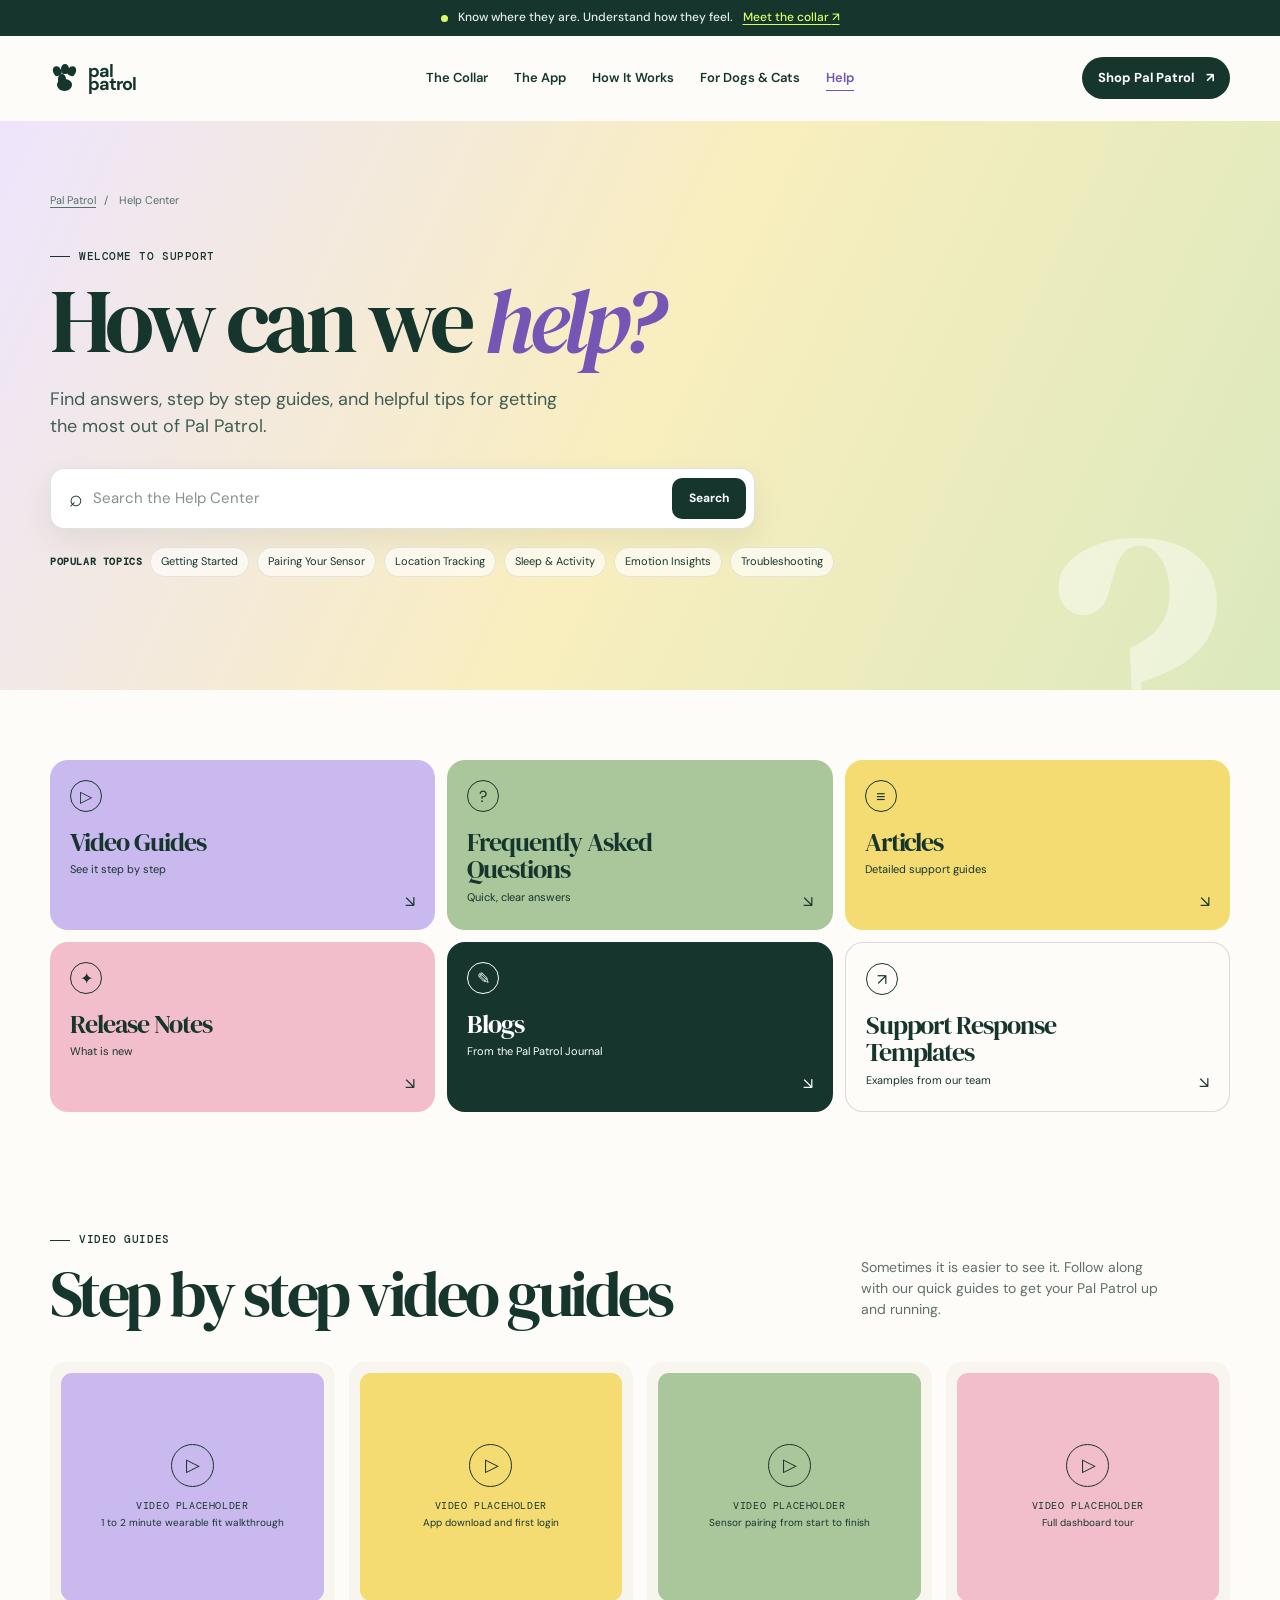
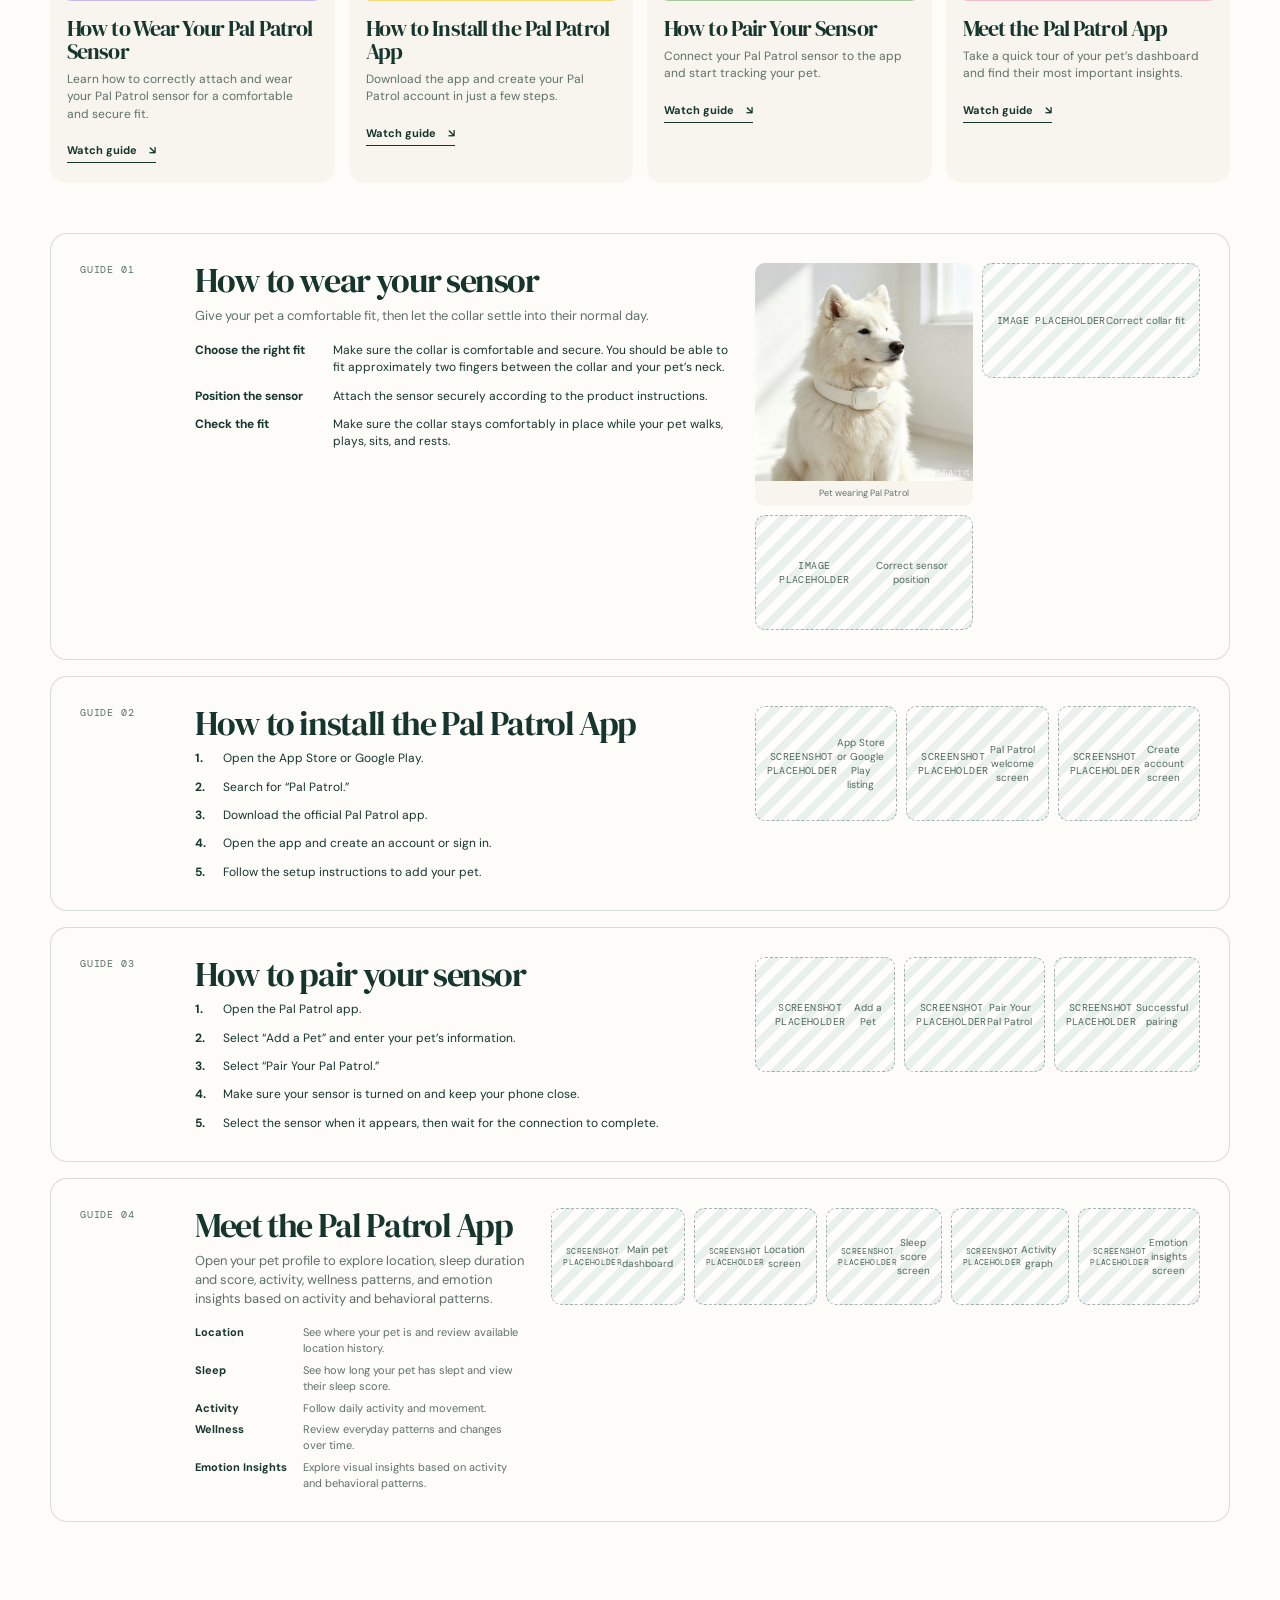
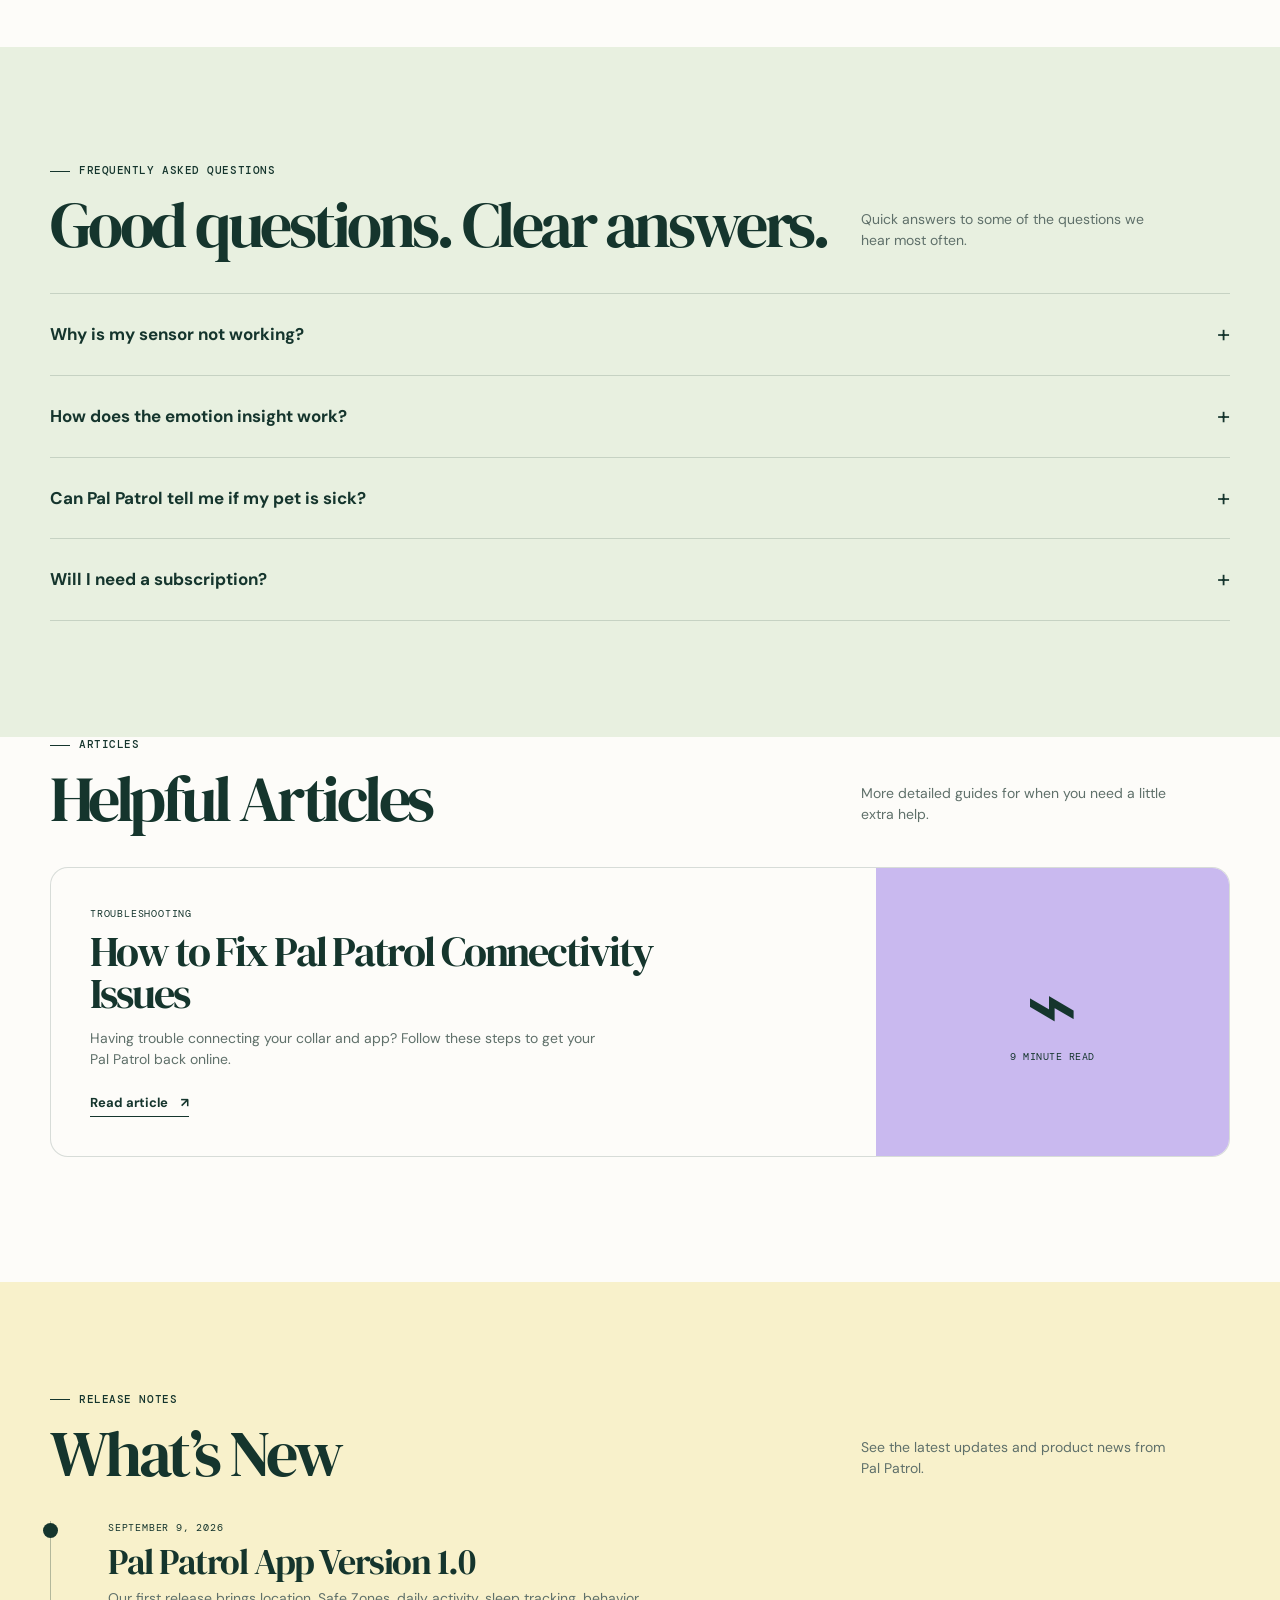
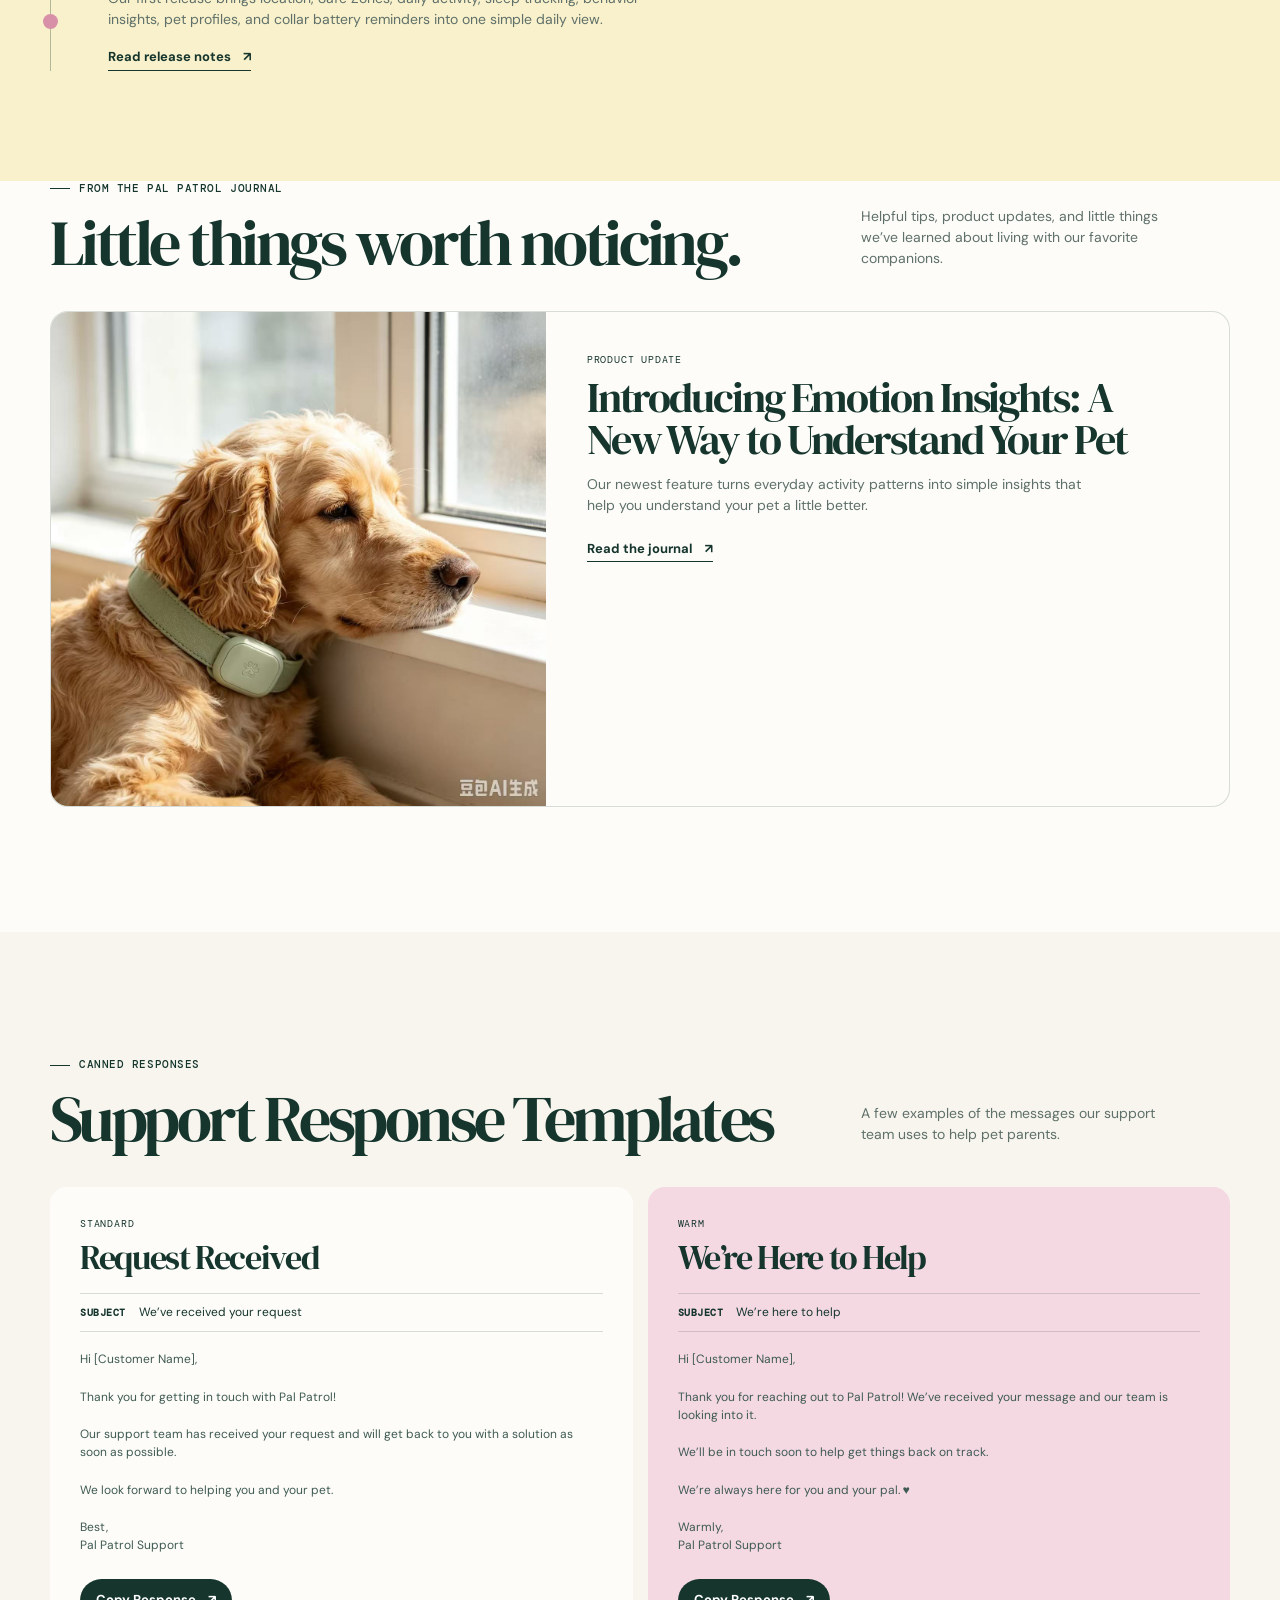
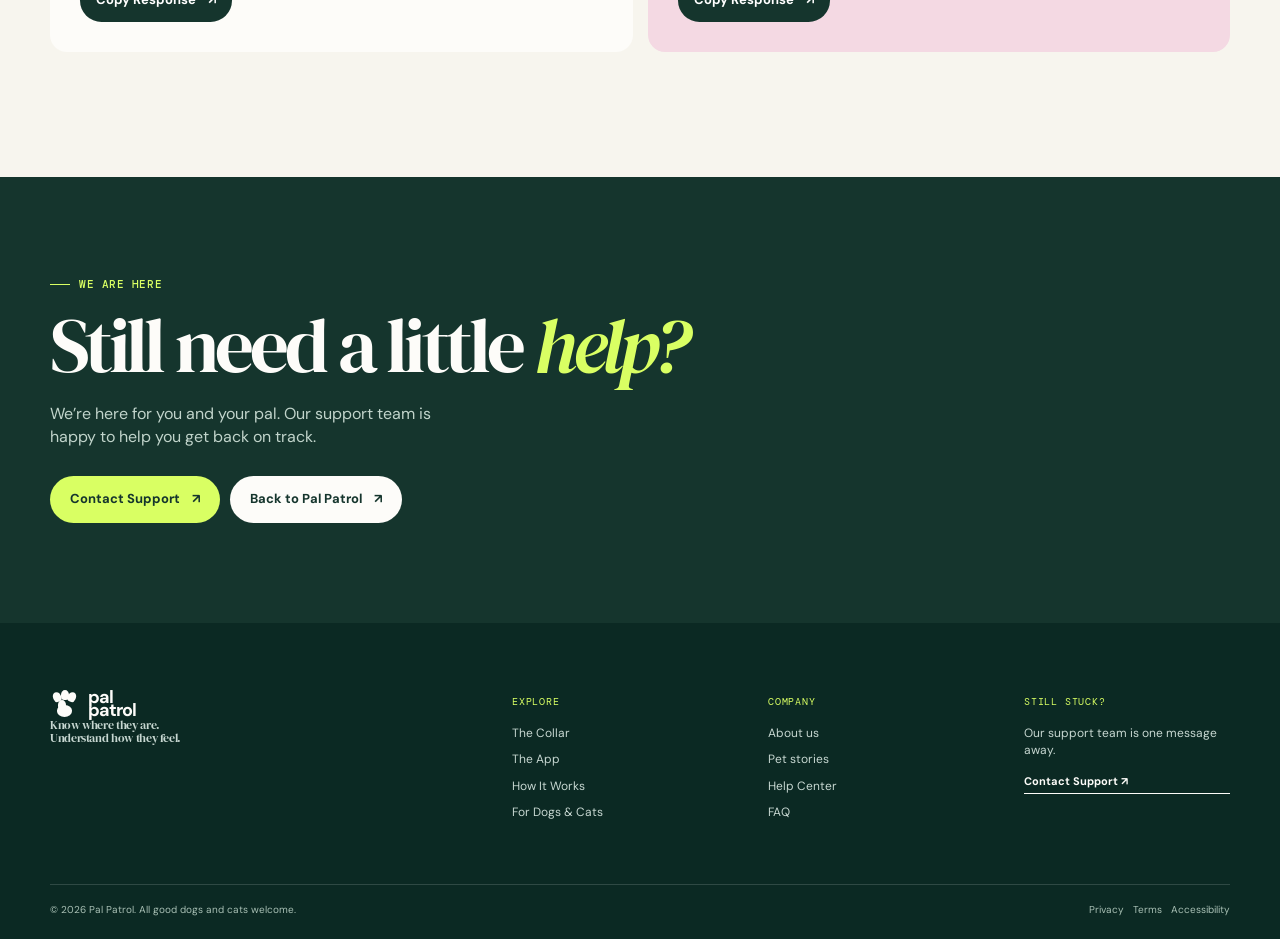
==== commit 415be97f: "changing release notes" ====
--- a/help.html
+++ b/help.html
@@ -66,7 +66,7 @@
 
       <section class="support-section shell" id="article"><div class="support-heading"><div><p class="eyebrow"><span></span> Articles</p><h2>Helpful Articles</h2></div><p>More detailed guides for when you need a little extra help.</p></div><a class="resource-card resource-article" href="article-connectivity.html" data-search="connectivity bluetooth sensor app offline troubleshooting article"><div><p class="micro-label">TROUBLESHOOTING</p><h3>How to Fix Pal Patrol Connectivity Issues</h3><p>Having trouble connecting your collar and app? Follow these steps to get your Pal Patrol back online.</p><span class="text-link">Read article <i>↗</i></span></div><div class="resource-art"><span>⌁</span><small>9 minute read</small></div></a></section>
 
-      <section class="support-section release-section" id="release-notes"><div class="shell"><div class="support-heading"><div><p class="eyebrow"><span></span> Release Notes</p><h2>What’s New</h2></div><p>See the latest updates, improvements, and fixes in Pal Patrol.</p></div><div class="release-preview"><div class="release-marker"></div><article><p class="micro-label">SEPTEMBER 8, 2026</p><h3>Pal Patrol App Version 2.1.0</h3><p>Sleep Score and Emotion Insights are now part of the home dashboard, alongside smoother location updates.</p><a class="text-link" href="release-notes.html">Read release notes <span>↗</span></a></article><article class="release-old"><p class="micro-label">AUGUST 2, 2026</p><h3>Pal Patrol App Version 2.0.0</h3><p>Introduced the Pet Dashboard, Sleep Tracking, Activity Trends, Wellness Insights, and Multiple Pet Profiles.</p></article></div></div></section>
+      <section class="support-section release-section" id="release-notes"><div class="shell"><div class="support-heading"><div><p class="eyebrow"><span></span> Release Notes</p><h2>What’s New</h2></div><p>See the latest updates and product news from Pal Patrol.</p></div><div class="release-preview"><div class="release-marker"></div><article><p class="micro-label">SEPTEMBER 9, 2026</p><h3>Pal Patrol App Version 1.0</h3><p>Our first release brings location, Safe Zones, daily activity, sleep tracking, behavior insights, pet profiles, and collar battery reminders into one simple daily view.</p><a class="text-link" href="release-notes.html">Read release notes <span>↗</span></a></article></div></div></section>
 
       <section class="support-section shell" id="journal"><div class="support-heading"><div><p class="eyebrow"><span></span> From the Pal Patrol Journal</p><h2>Little things worth noticing.</h2></div><p>Helpful tips, product updates, and little things we’ve learned about living with our favorite companions.</p></div><a class="resource-card resource-blog" href="blog-emotion.html" data-search="blog emotion insights activity behavior patterns journal"><div class="journal-photo"><img src="assets/Weixin%20Image_20260907233809_30_21.jpg" alt="Dog wearing a green Pal Patrol collar" /></div><div class="journal-copy"><p class="micro-label">PRODUCT UPDATE</p><h3>Introducing Emotion Insights: A New Way to Understand Your Pet</h3><p>Our newest feature turns everyday activity patterns into simple insights that help you understand your pet a little better.</p><span class="text-link">Read the journal <i>↗</i></span></div></a></section>
 
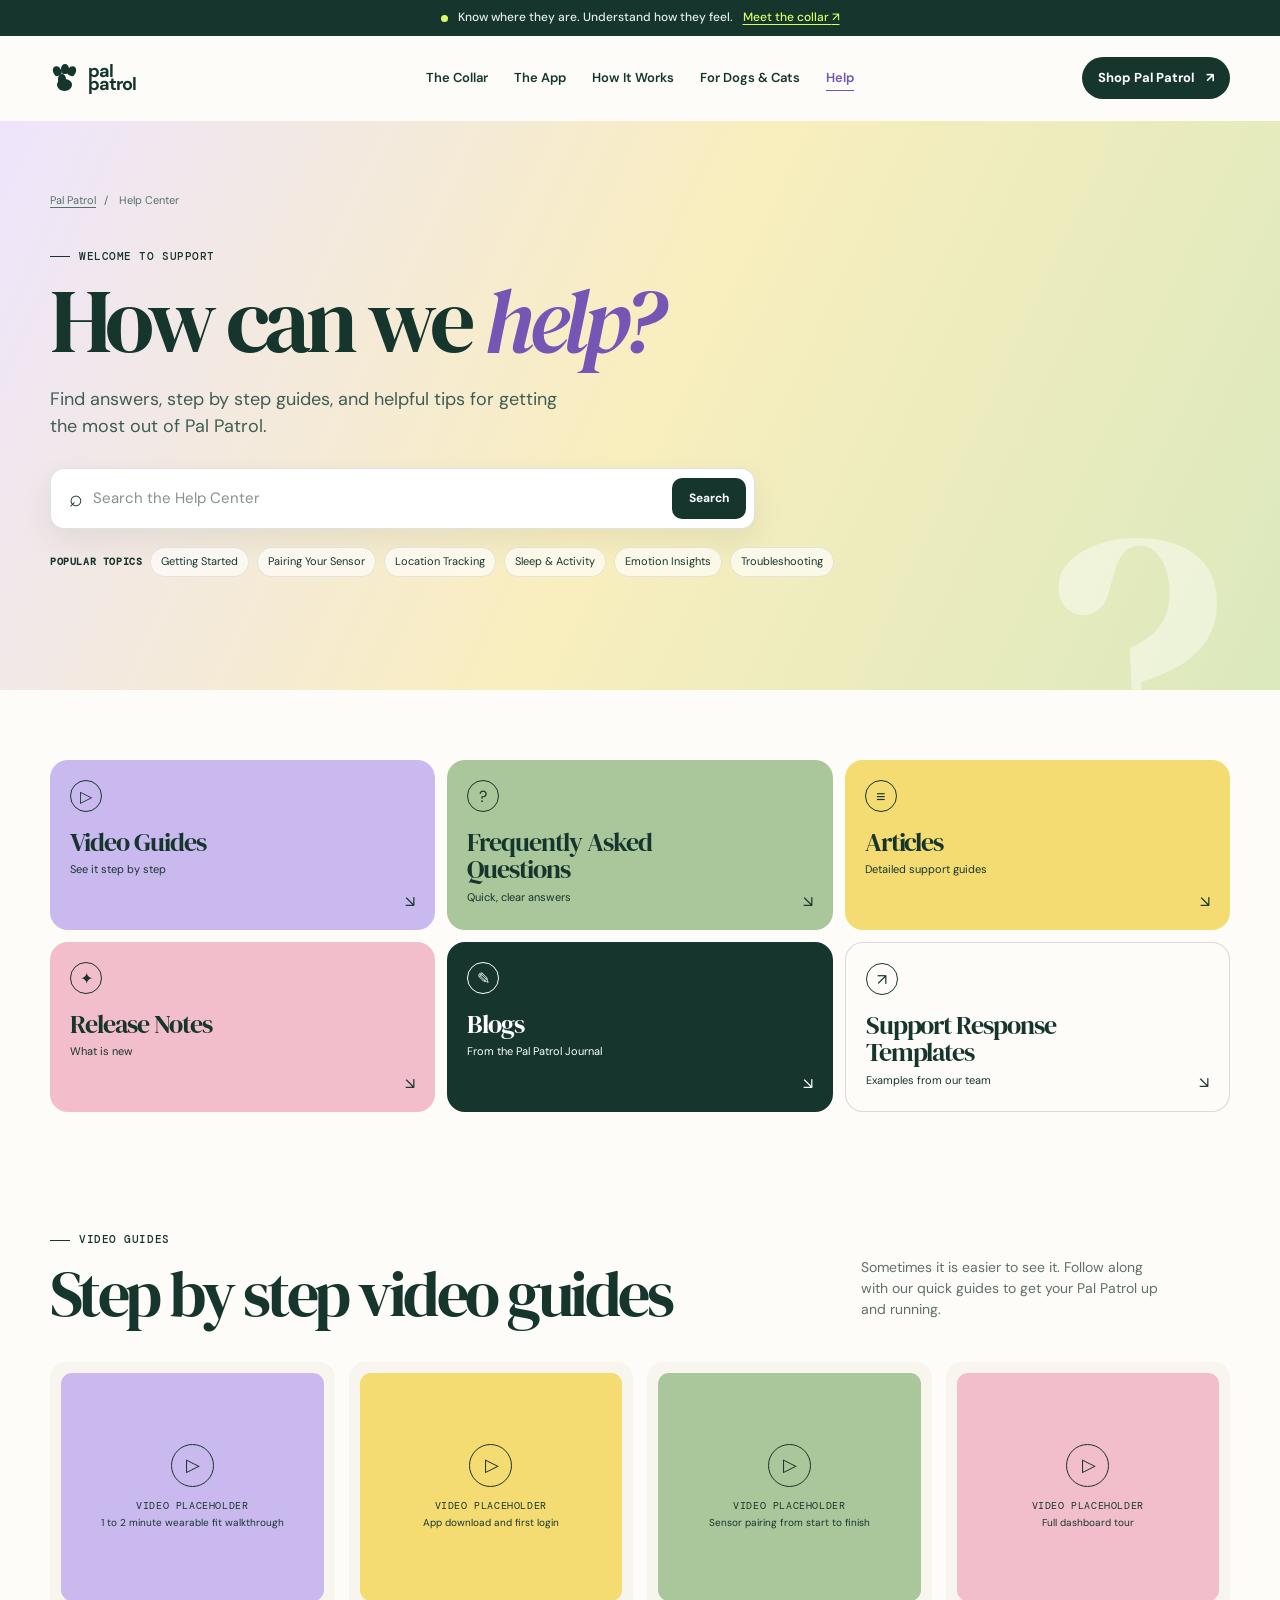
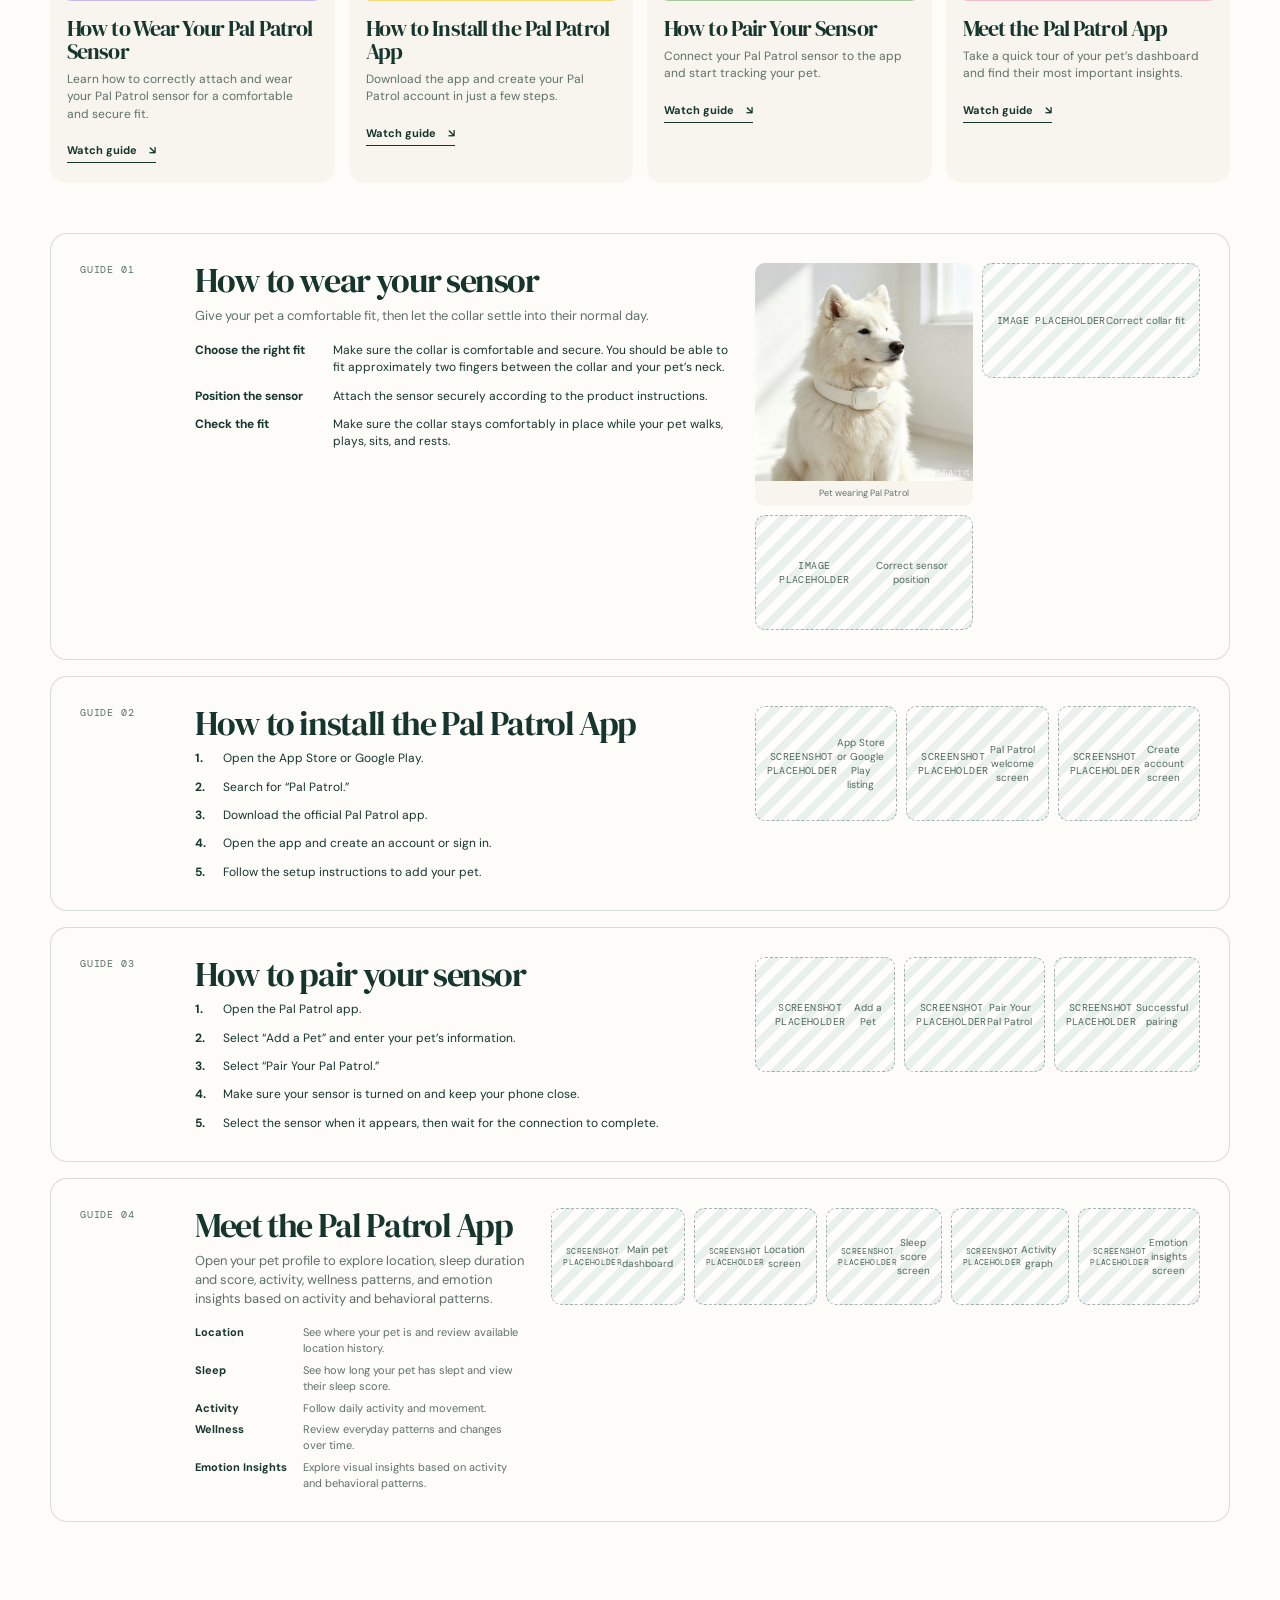
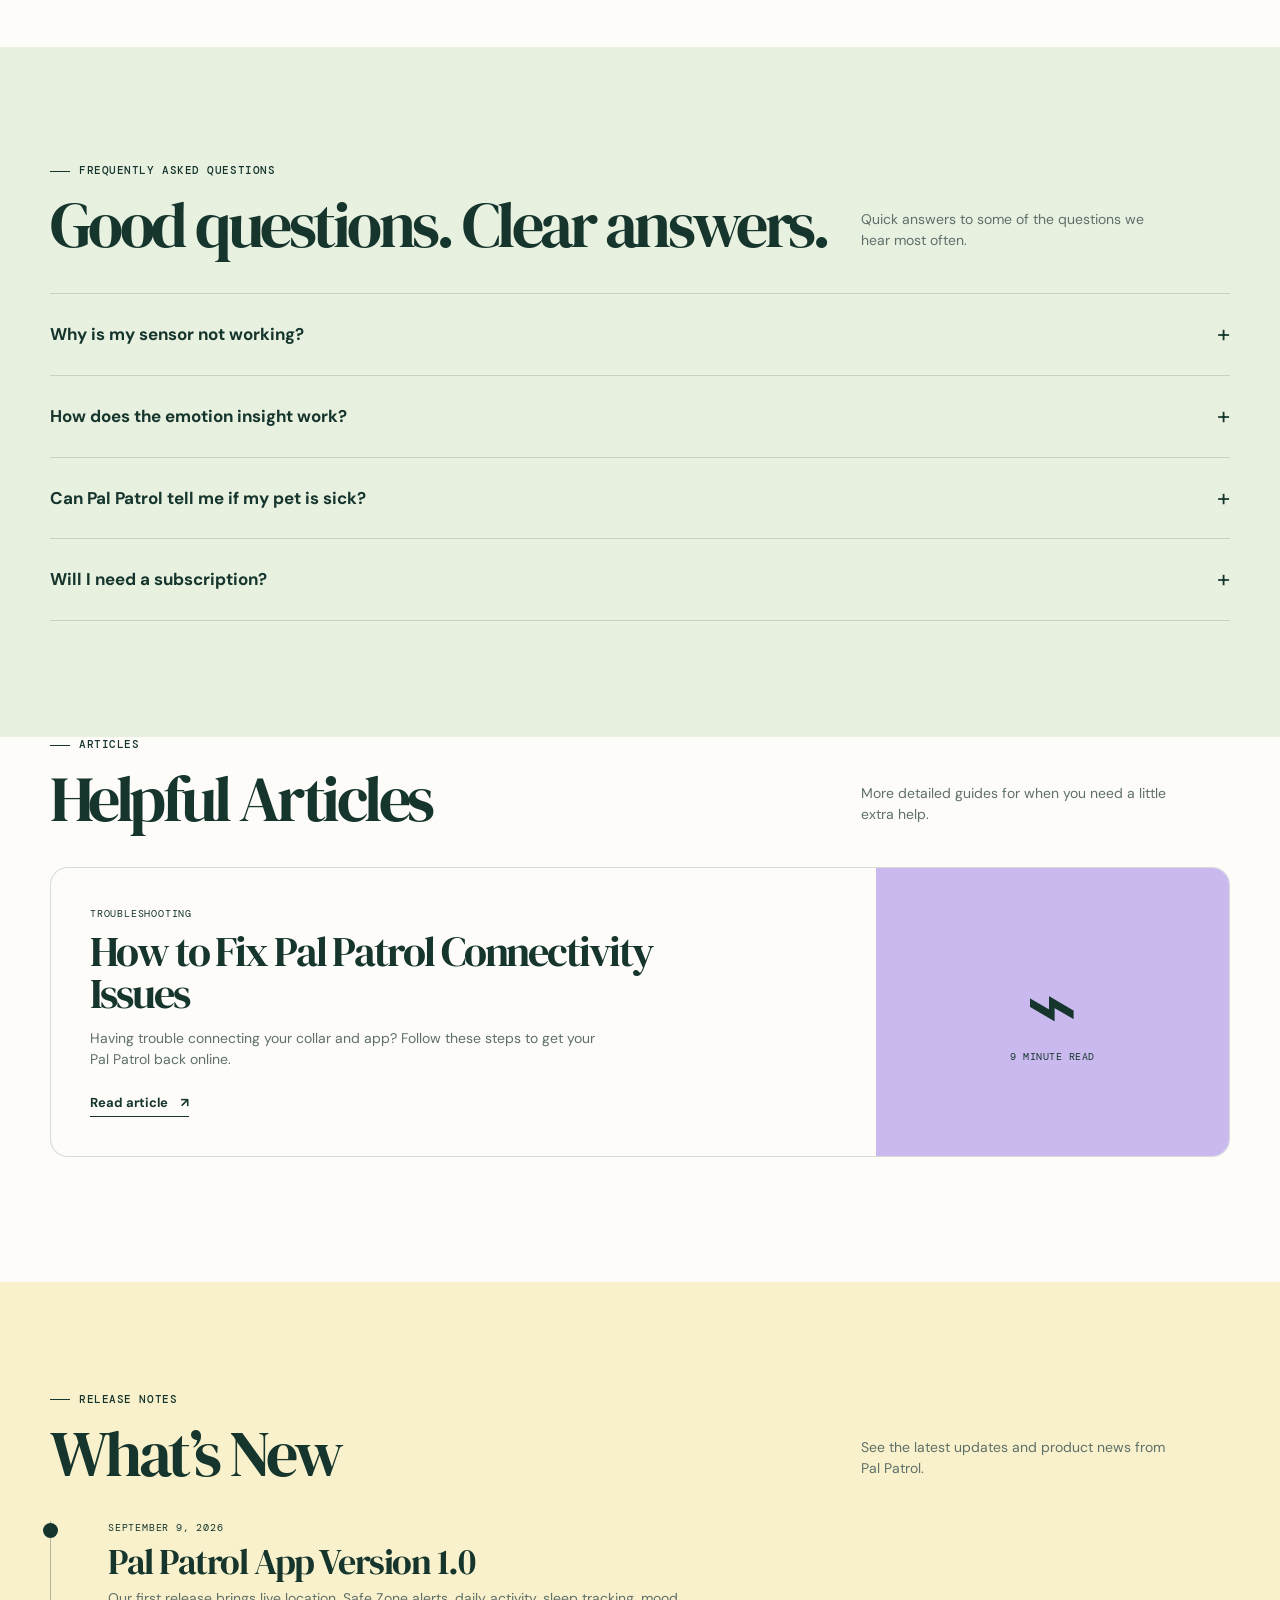
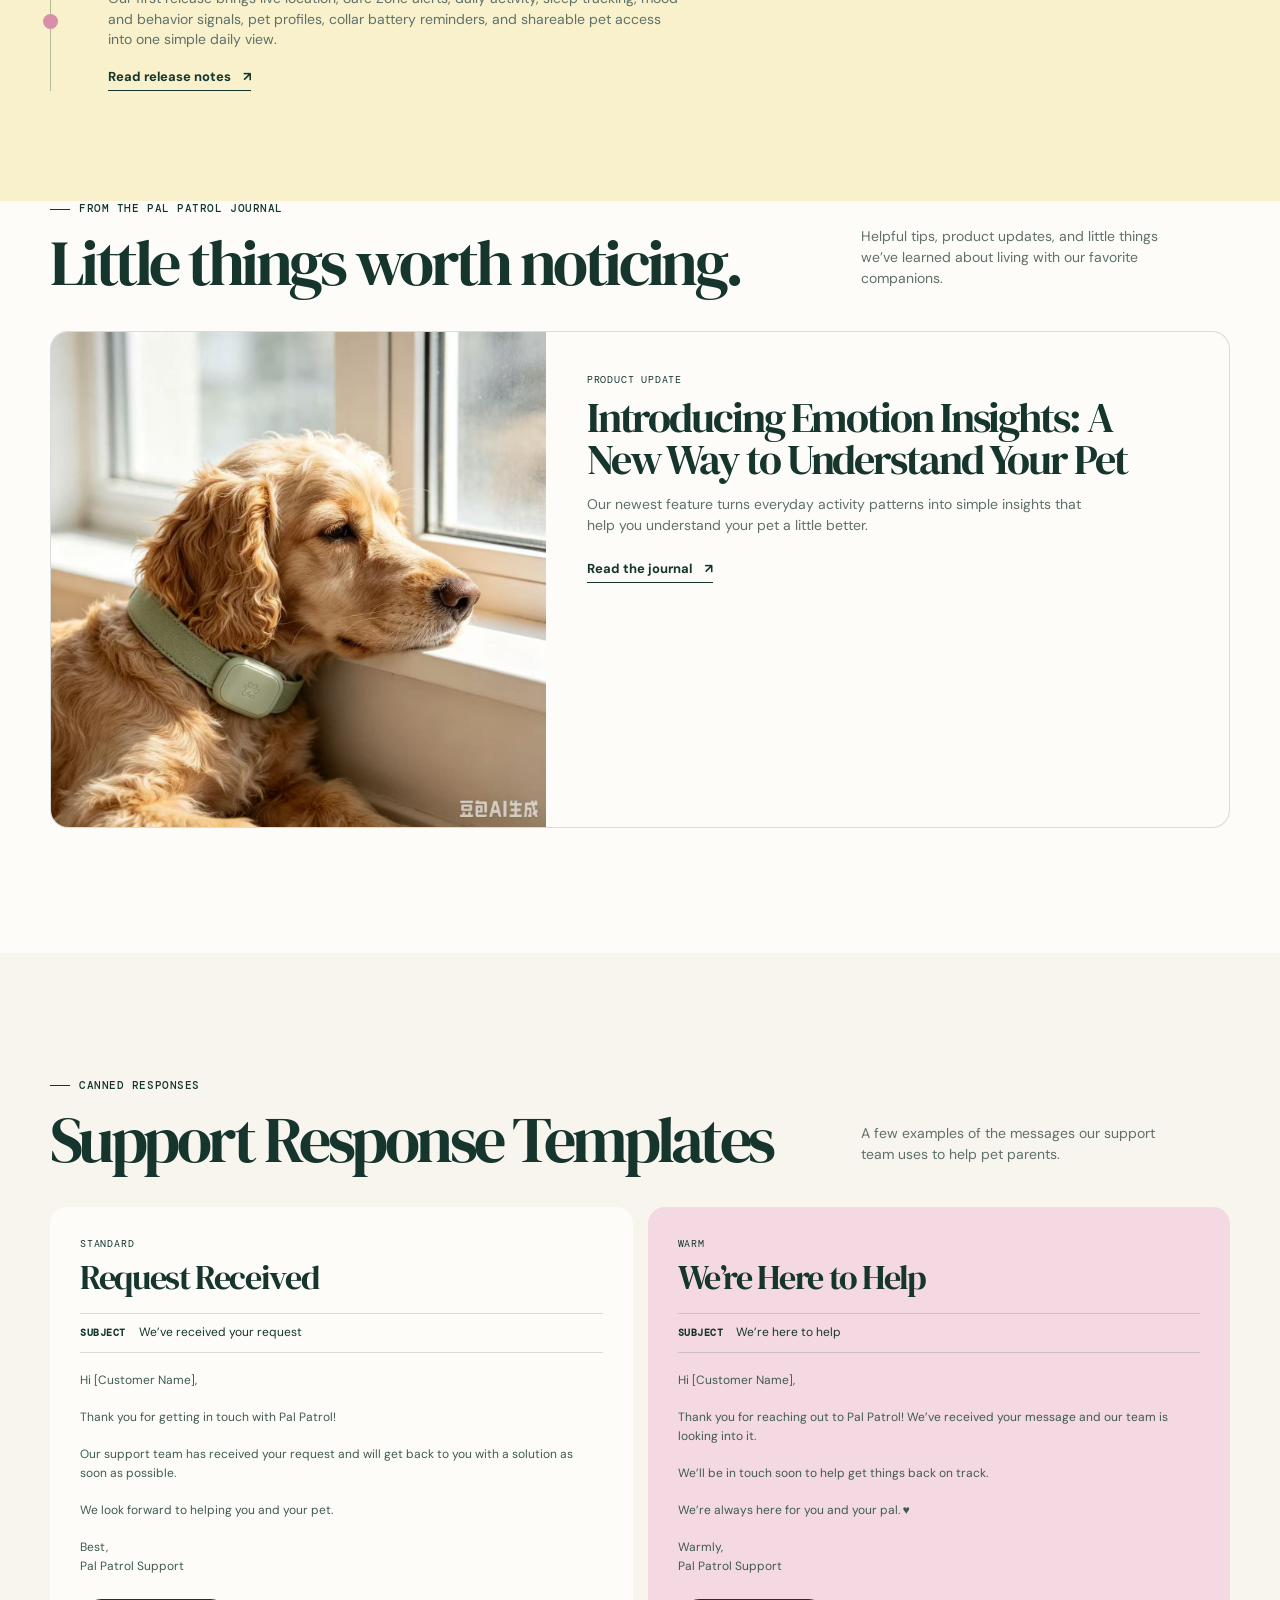
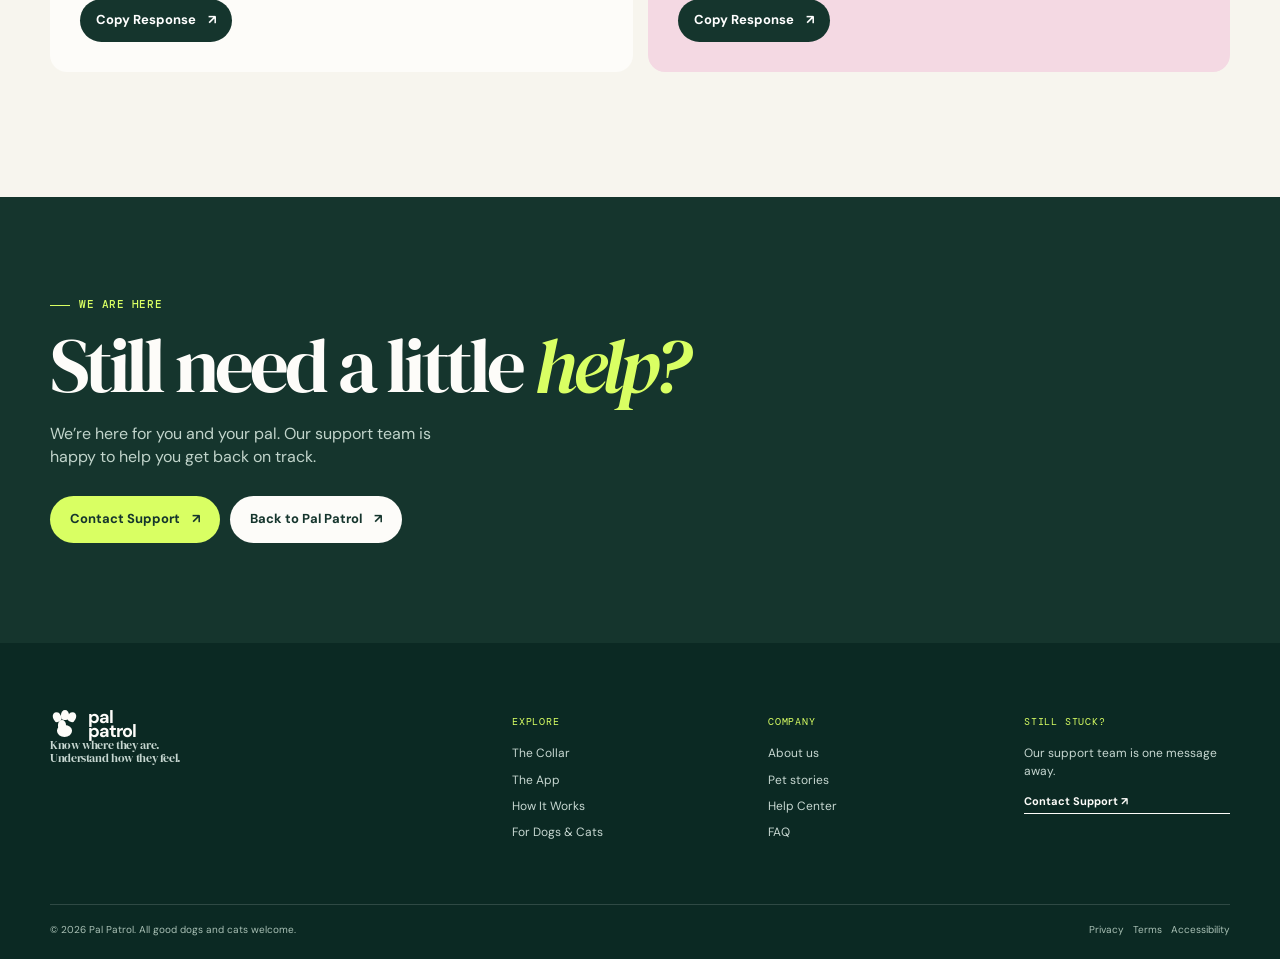
==== commit d60ab258: "release notes update" ====
--- a/help.html
+++ b/help.html
@@ -66,7 +66,7 @@
 
       <section class="support-section shell" id="article"><div class="support-heading"><div><p class="eyebrow"><span></span> Articles</p><h2>Helpful Articles</h2></div><p>More detailed guides for when you need a little extra help.</p></div><a class="resource-card resource-article" href="article-connectivity.html" data-search="connectivity bluetooth sensor app offline troubleshooting article"><div><p class="micro-label">TROUBLESHOOTING</p><h3>How to Fix Pal Patrol Connectivity Issues</h3><p>Having trouble connecting your collar and app? Follow these steps to get your Pal Patrol back online.</p><span class="text-link">Read article <i>↗</i></span></div><div class="resource-art"><span>⌁</span><small>9 minute read</small></div></a></section>
 
-      <section class="support-section release-section" id="release-notes"><div class="shell"><div class="support-heading"><div><p class="eyebrow"><span></span> Release Notes</p><h2>What’s New</h2></div><p>See the latest updates and product news from Pal Patrol.</p></div><div class="release-preview"><div class="release-marker"></div><article><p class="micro-label">SEPTEMBER 9, 2026</p><h3>Pal Patrol App Version 1.0</h3><p>Our first release brings location, Safe Zones, daily activity, sleep tracking, behavior insights, pet profiles, and collar battery reminders into one simple daily view.</p><a class="text-link" href="release-notes.html">Read release notes <span>↗</span></a></article></div></div></section>
+      <section class="support-section release-section" id="release-notes"><div class="shell"><div class="support-heading"><div><p class="eyebrow"><span></span> Release Notes</p><h2>What’s New</h2></div><p>See the latest updates and product news from Pal Patrol.</p></div><div class="release-preview"><div class="release-marker"></div><article><p class="micro-label">SEPTEMBER 9, 2026</p><h3>Pal Patrol App Version 1.0</h3><p>Our first release brings live location, Safe Zone alerts, daily activity, sleep tracking, mood and behavior signals, pet profiles, collar battery reminders, and shareable pet access into one simple daily view.</p><a class="text-link" href="release-notes.html">Read release notes <span>↗</span></a></article></div></div></section>
 
       <section class="support-section shell" id="journal"><div class="support-heading"><div><p class="eyebrow"><span></span> From the Pal Patrol Journal</p><h2>Little things worth noticing.</h2></div><p>Helpful tips, product updates, and little things we’ve learned about living with our favorite companions.</p></div><a class="resource-card resource-blog" href="blog-emotion.html" data-search="blog emotion insights activity behavior patterns journal"><div class="journal-photo"><img src="assets/Weixin%20Image_20260907233809_30_21.jpg" alt="Dog wearing a green Pal Patrol collar" /></div><div class="journal-copy"><p class="micro-label">PRODUCT UPDATE</p><h3>Introducing Emotion Insights: A New Way to Understand Your Pet</h3><p>Our newest feature turns everyday activity patterns into simple insights that help you understand your pet a little better.</p><span class="text-link">Read the journal <i>↗</i></span></div></a></section>
 
